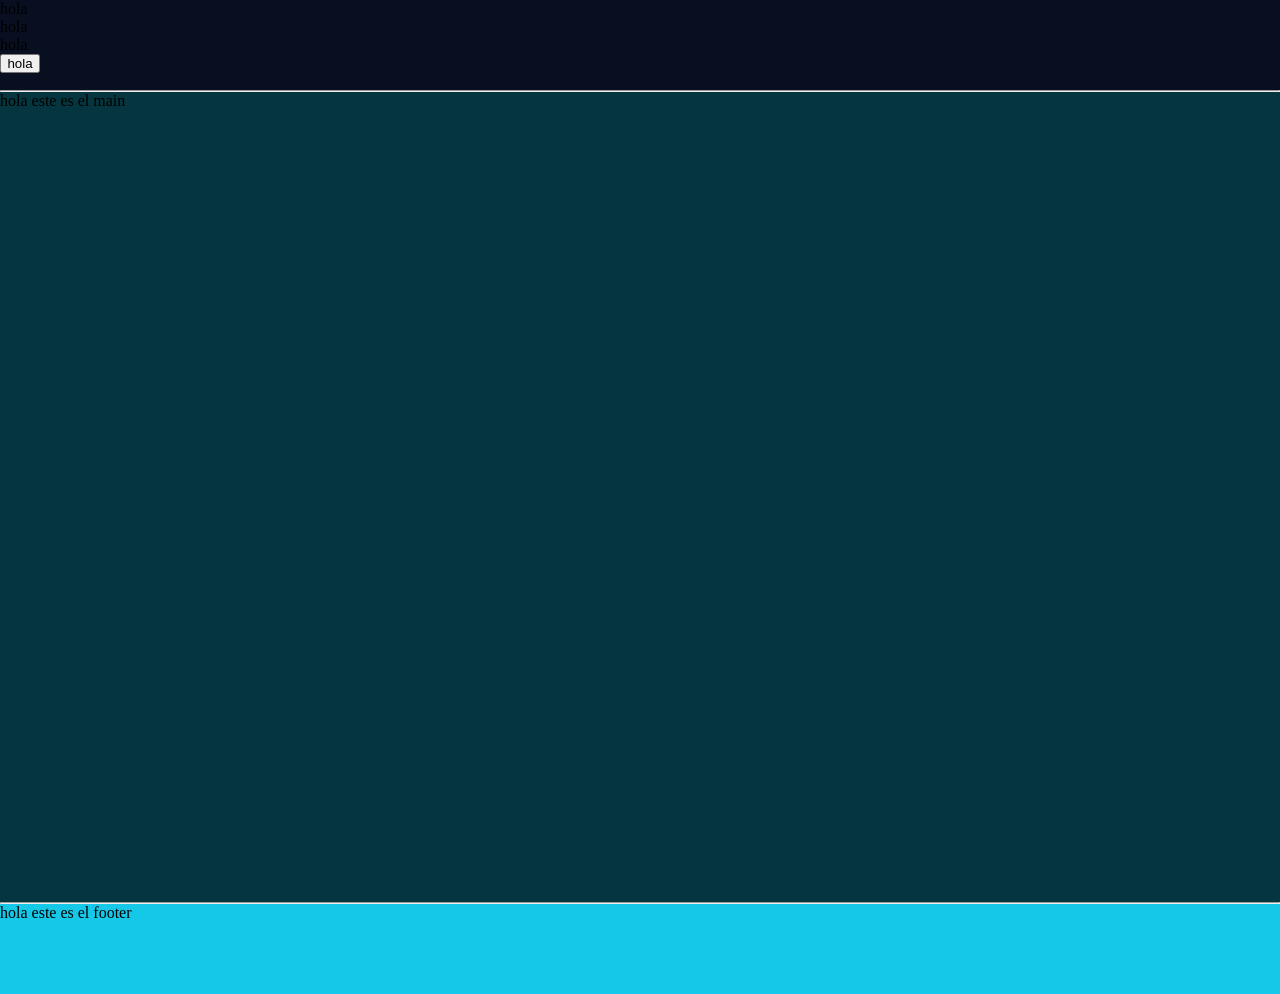
==== index.html @ 367c4d25 "header main y footer" ====
<!DOCTYPE html>
<html lang="en">
<head>
    <meta charset="UTF-8">
    <meta name="viewport" content="width=device-width, initial-scale=1.0">
    <link rel="stylesheet" href="/src/css/styles.css">
    <!-- key words for search engines -->
    <meta name="keywords" content="Cristian Albor, Cristian's portfolio, portafolio cristian albor, portafolio Cristian albor">
    <meta name="description" content="">
    <meta name="author" content="Cristian Albor">
    <link rel="shortcut icon" href="linkdelicono" type="image/x-icon">
    <title>Portfolio</title>

</head>
<!-- Semantica del proyecto -->
<body>

    <header>
      <nav>
        <ul>
          <li>hola</li>
          <li>hola</li>
          <li>hola</li>
        </ul>
        <button>hola</button>
      </nav>
    </header>

    <hr>

    <main>
      <p>hola este es el main</p>
    </main>

    <hr>

    <footer>
      <p>hola este es el footer</p>
    </footer>
</body>
</html>
---- src/css/styles.css ----
*{
    margin: 0;
    padding: 0;
    box-sizing: border-box;
}
body{
    display: flex;
    flex-flow:column;
    background-color: #070f21;
}
header{
    width: 100vw;
    height: 10vh;
}
button{
    width: 40px;
}
main{
    background-color: #05353e;
    width: 100vw;
    height: 90vh;
}
footer{
    background-color: #15c8e8;
    width: 100vw;
    height: 10vh;
}
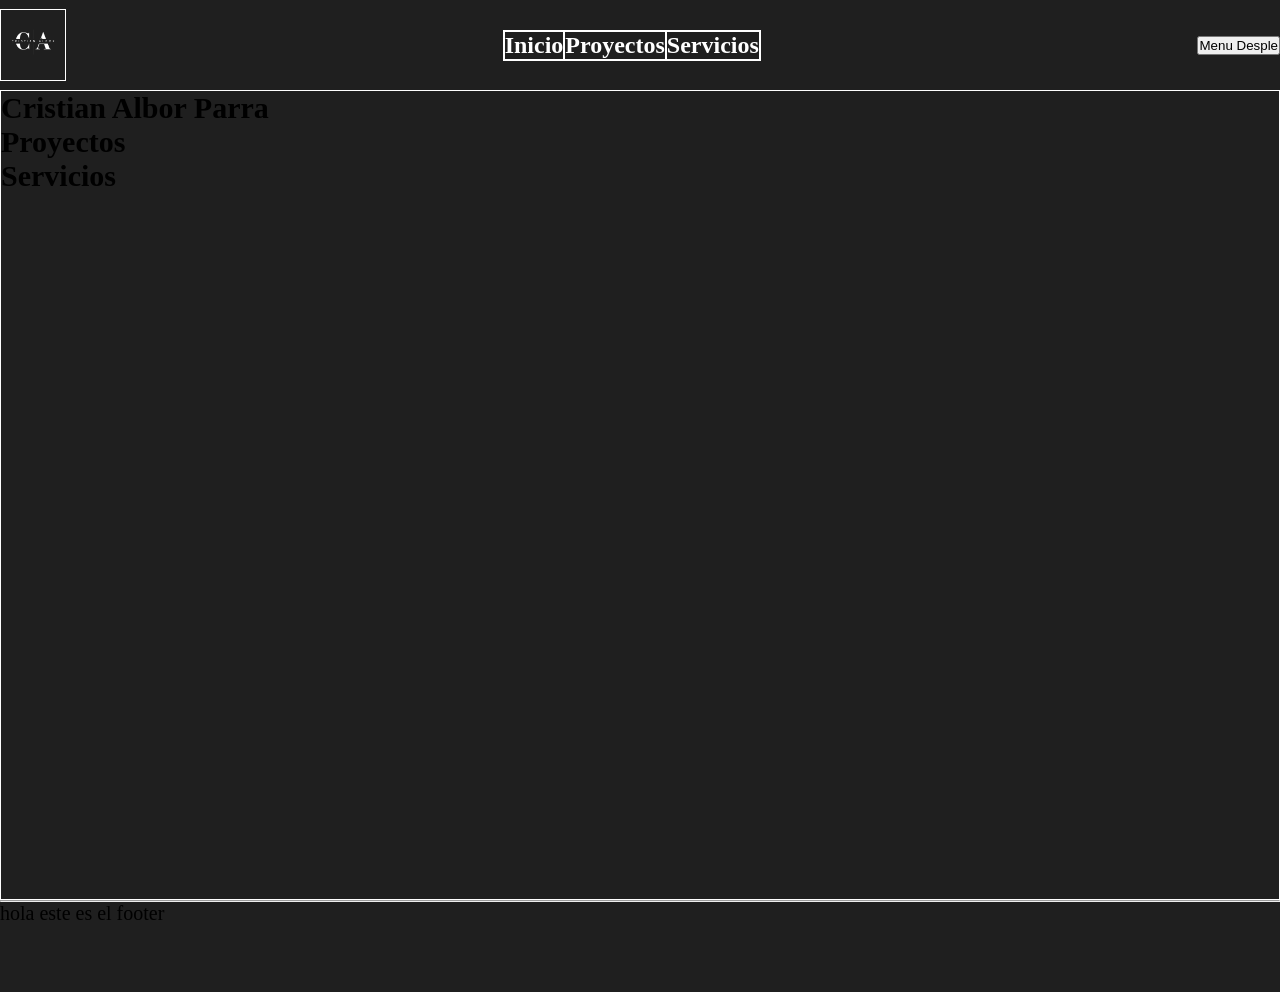
==== commit 5c91050b: "primera semana" ====
--- a/index.html
+++ b/index.html
@@ -1,41 +1,67 @@
 <!DOCTYPE html>
 <html lang="en">
+
 <head>
-    <meta charset="UTF-8">
-    <meta name="viewport" content="width=device-width, initial-scale=1.0">
-    <link rel="stylesheet" href="/src/css/styles.css">
-    <!-- key words for search engines -->
-    <meta name="keywords" content="Cristian Albor, Cristian's portfolio, portafolio cristian albor, portafolio Cristian albor">
-    <meta name="description" content="">
-    <meta name="author" content="Cristian Albor">
-    <link rel="shortcut icon" href="linkdelicono" type="image/x-icon">
-    <title>Portfolio</title>
+  <meta charset="UTF-8">
+  <meta name="viewport" content="width=device-width, initial-scale=1.0">
+  <link rel="stylesheet" href="/src/css/styles.css">
+  <!-- key words for search engines -->
+  <meta name="keywords"
+    content="Cristian Albor, Cristian's portfolio, portafolio cristian albor, portafolio Cristian albor">
+  <meta name="description" content="">
+  <meta name="author" content="Cristian Albor">
+  <link rel="shortcut icon" href="linkdelicono" type="image/x-icon">
+  <title>Portfolio</title>
 
 </head>
 <!-- Semantica del proyecto -->
+
 <body>
 
-    <header>
+  <header>
+    <div class="header-inner">
+
+      <a href="#inicio">
+        <img src="/public/img/whiteLogo.png" alt="Logo de CaapDev" class="logo">
+      </a>
+
       <nav>
-        <ul>
-          <li>hola</li>
-          <li>hola</li>
-          <li>hola</li>
-        </ul>
-        <button>hola</button>
+        <a href="#inicio" class="nav-link">Inicio</a>
+        <a href="#proyectos" class="nav-link">Proyectos</a>
+        <a href="#servicios" class="nav-link">Servicios</a>
+
       </nav>
-    </header>
 
-    <hr>
+      <button id="nav-toggle">
+        <span class="bar"></span>
+        <span class="bar"></span>
+        <span class="bar"></span>
+        Menu Desple
+      </button>
 
-    <main>
-      <p>hola este es el main</p>
-    </main>
+    </div>
 
-    <hr>
+  </header>
 
-    <footer>
-      <p>hola este es el footer</p>
-    </footer>
+
+  <main>
+    <section id="inicio">
+      <h1>Cristian Albor Parra</h1>
+      <!-- <p>Desarrollador web full stack con experiencia en la creación de aplicaciones web modernas y eficientes. Mi pasión por la tecnología y el desarrollo me ha llevado a especializarme en el desarrollo de aplicaciones web utilizando tecnologías como HTML, CSS, JavaScript, React, Node.js y bases de datos SQL y NoSQL. Me esfuerzo por crear soluciones innovadoras y de alta calidad que satisfagan las necesidades de los usuarios y superen sus expectativas.</p> -->
+    </section>
+    <section id="proyectos">
+      <h2>Proyectos</h2>
+    </section>
+    <section id="servicios">
+      <h2>Servicios</h2>
+    </section>
+  </main>
+
+  <hr>
+
+  <footer>
+    <p>hola este es el footer</p>
+  </footer>
 </body>
+
 </html>
--- a/src/css/styles.css
+++ b/src/css/styles.css
@@ -1,3 +1,5 @@
+/* box-shadow: 0 0 10px #fff, 0 0 20px #0ff, 0 0 30px #0ff;  */
+/* background: linear-gradient(130deg,#fff, #003300, #070f21 ); */
 *{
     margin: 0;
     padding: 0;
@@ -6,22 +8,82 @@
 body{
     display: flex;
     flex-flow:column;
-    background-color: #070f21;
+    background-color: #1f1f1f;
 }
+
+/* estilos del header */
 header{
     width: 100vw;
     height: 10vh;
 }
-button{
-    width: 40px;
+.header-inner{
+    width: 100%;
+    height: 100%;
+    display: flex;
+
 }
+.logo{
+    height: 4rem;
+    width: auto;
+}
+a{
+    text-decoration: none;
+    color: #fff;
+    font-size: 1.5rem;
+    font-weight: bold;
+}
+
 main{
-    background-color: #05353e;
     width: 100vw;
     height: 90vh;
+    
 }
 footer{
-    background-color: #15c8e8;
     width: 100vw;
     height: 10vh;
-}+}
+
+ /* Tablets */
+@media (min-width: 768px) {
+    body {
+        font-size: 16px;
+
+    }
+}
+
+/* Laptops  */
+@media (min-width: 992px) {
+    body {
+        font-size: 18px;
+
+    }
+}
+
+/* Escritorios grandes  */
+@media (min-width: 1200px) {
+    body {
+        font-size: 20px;
+
+    }
+    main{
+        border: 1px solid #ffffff;
+    }
+    .header-inner{
+        display: flex;
+        justify-content: space-between;
+        align-items: center;
+    }
+    a{
+        border: 1px solid #ffffff;
+    }
+    nav{
+        display: flex;
+        border: 1px solid #ffffff;
+    }
+}
+
+/* .bi{
+    border: 1px solid #ffffff;
+    fill: #0ae98a;
+
+} */
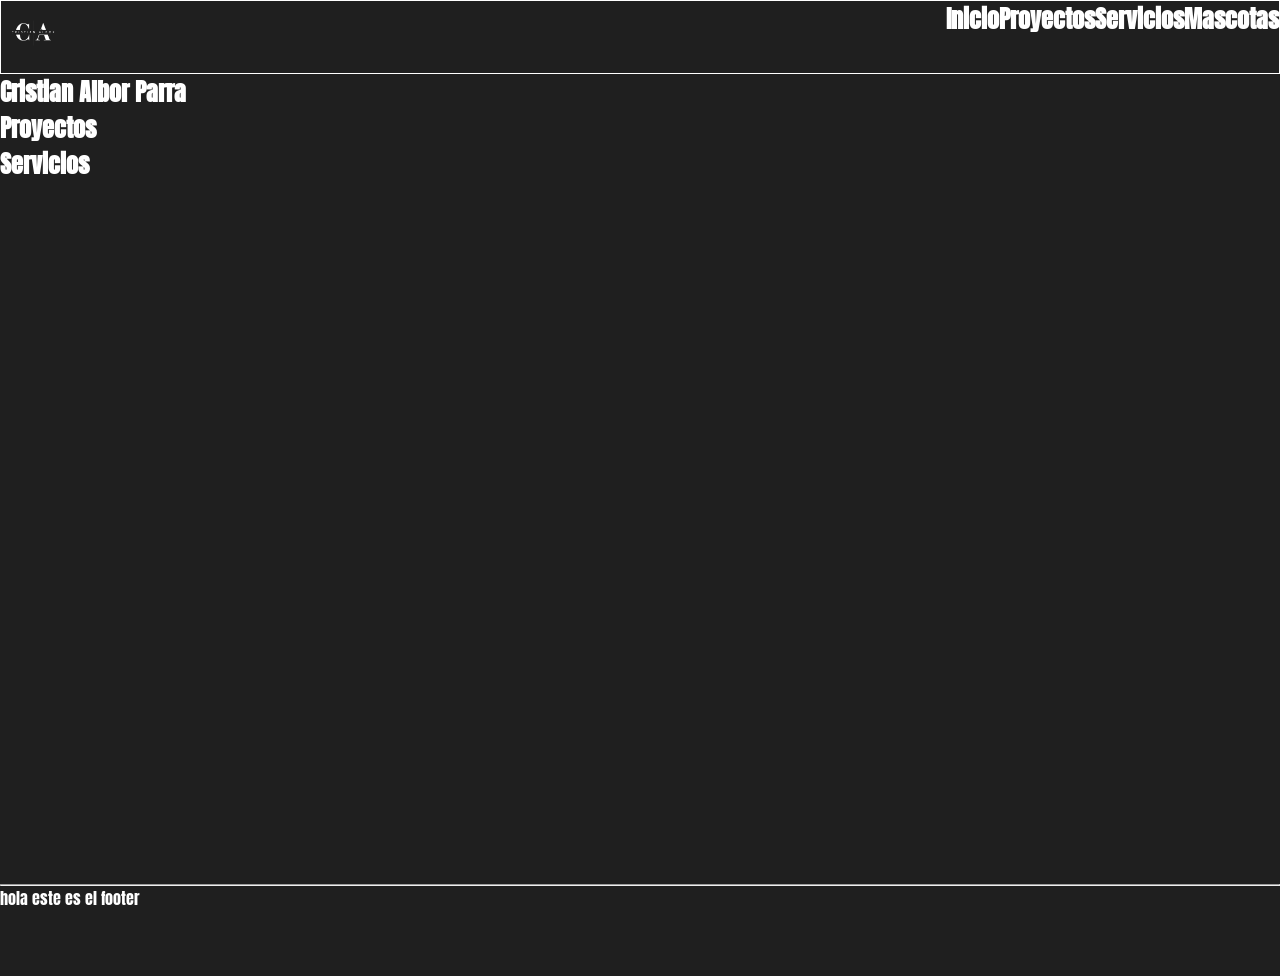
==== commit 25a1a719: "parte del header" ====
--- a/index.html
+++ b/index.html
@@ -4,42 +4,40 @@
 <head>
   <meta charset="UTF-8">
   <meta name="viewport" content="width=device-width, initial-scale=1.0">
-  <link rel="stylesheet" href="/src/css/styles.css">
   <!-- key words for search engines -->
   <meta name="keywords"
-    content="Cristian Albor, Cristian's portfolio, portafolio cristian albor, portafolio Cristian albor">
+  content="Cristian Albor, Cristian's portfolio, portafolio cristian albor, portafolio Cristian albor">
   <meta name="description" content="">
   <meta name="author" content="Cristian Albor">
   <link rel="shortcut icon" href="linkdelicono" type="image/x-icon">
   <title>Portfolio</title>
+  
+  <link rel="preconnect" href="https://fonts.googleapis.com">
+  <link rel="preconnect" href="https://fonts.gstatic.com" crossorigin>
+  <link href="https://fonts.googleapis.com/css2?family=Anton&display=swap" rel="stylesheet">
+  <link rel="stylesheet" href="/src/css/index.css">
 
 </head>
 <!-- Semantica del proyecto -->
 
 <body>
 
-  <header>
-    <div class="header-inner">
+  <header class="header">
 
       <a href="#inicio">
         <img src="/public/img/whiteLogo.png" alt="Logo de CaapDev" class="logo">
       </a>
 
-      <nav>
-        <a href="#inicio" class="nav-link">Inicio</a>
-        <a href="#proyectos" class="nav-link">Proyectos</a>
+      <nav id="nav-menu" >
+        <a href="#" class="nav-link">Inicio</a>
+        <a href="#proyects" class="nav-link">Proyectos</a>
         <a href="#servicios" class="nav-link">Servicios</a>
-
+        <a href="/src/views/pets.html" class="nav-link">Mascotas</a>
       </nav>
 
-      <button id="nav-toggle">
-        <span class="bar"></span>
-        <span class="bar"></span>
-        <span class="bar"></span>
-        Menu Desple
-      </button>
+      <button id="nav-toggle">≡</button>
 
-    </div>
+    
 
   </header>
 
@@ -62,6 +60,7 @@
   <footer>
     <p>hola este es el footer</p>
   </footer>
+  <script src="/src/js/script.js"></script>
 </body>
 
 </html>
--- a/src/css/index.css
+++ b/src/css/index.css
@@ -0,0 +1,97 @@
+/* box-shadow: 0 0 10px #fff, 0 0 20px #0ff, 0 0 30px #0ff;  */
+/* background: linear-gradient(130deg,#fff, #003300, #070f21 ); */
+@import url('/src/css/global.css');
+
+
+body {
+    display: flex;
+    flex-flow: column;
+    background-color: #1f1f1f;
+}
+
+/* estilos del header */
+header {
+    width: 100vw;
+    height: 10vh;
+    width: 100%;
+    height: 100%;
+    display: flex;
+    justify-content: space-between;
+    border: 1px solid #ffffff;
+}
+
+.logo {
+    height: 4rem;
+    width: auto;
+}
+
+
+main {
+    width: 100vw;
+    height: 90vh;
+    
+}
+
+footer {
+    width: 100vw;
+    height: 10vh;
+}
+
+/* Tablets */
+@media (min-width: 768px) {
+    #nav-toggle {
+        display: none;
+    }
+    #nav-menu {
+        display: flex;
+    }
+
+    #nav-menu.active {
+        display: none;
+        position: absolute;
+        top: 12vh;
+        right: 5vw;
+        display: flex;
+        flex-direction: column;
+    }
+}
+
+/* Laptops  */
+/* @media (min-width: 992px) {
+    body {
+        font-size: 18px;
+        
+    }
+} */
+
+/* Escritorios grandes  */
+/* @media (min-width: 1200px) {
+    body {
+        font-size: 20px;
+        
+    }
+    main{
+        border: 1px solid #ffffff;
+    }
+    .header{
+        display: flex;
+        justify-content: space-between;
+        align-items: center;
+    }
+    a{
+        border: 1px solid #ffffff;
+    }
+    nav{
+        display: flex;
+        border: 1px solid #ffffff;
+    }
+    #nav-toggle{
+        display: none;
+    }
+} */
+
+/* .bi{
+    border: 1px solid #ffffff;
+    fill: #0ae98a;
+
+} */
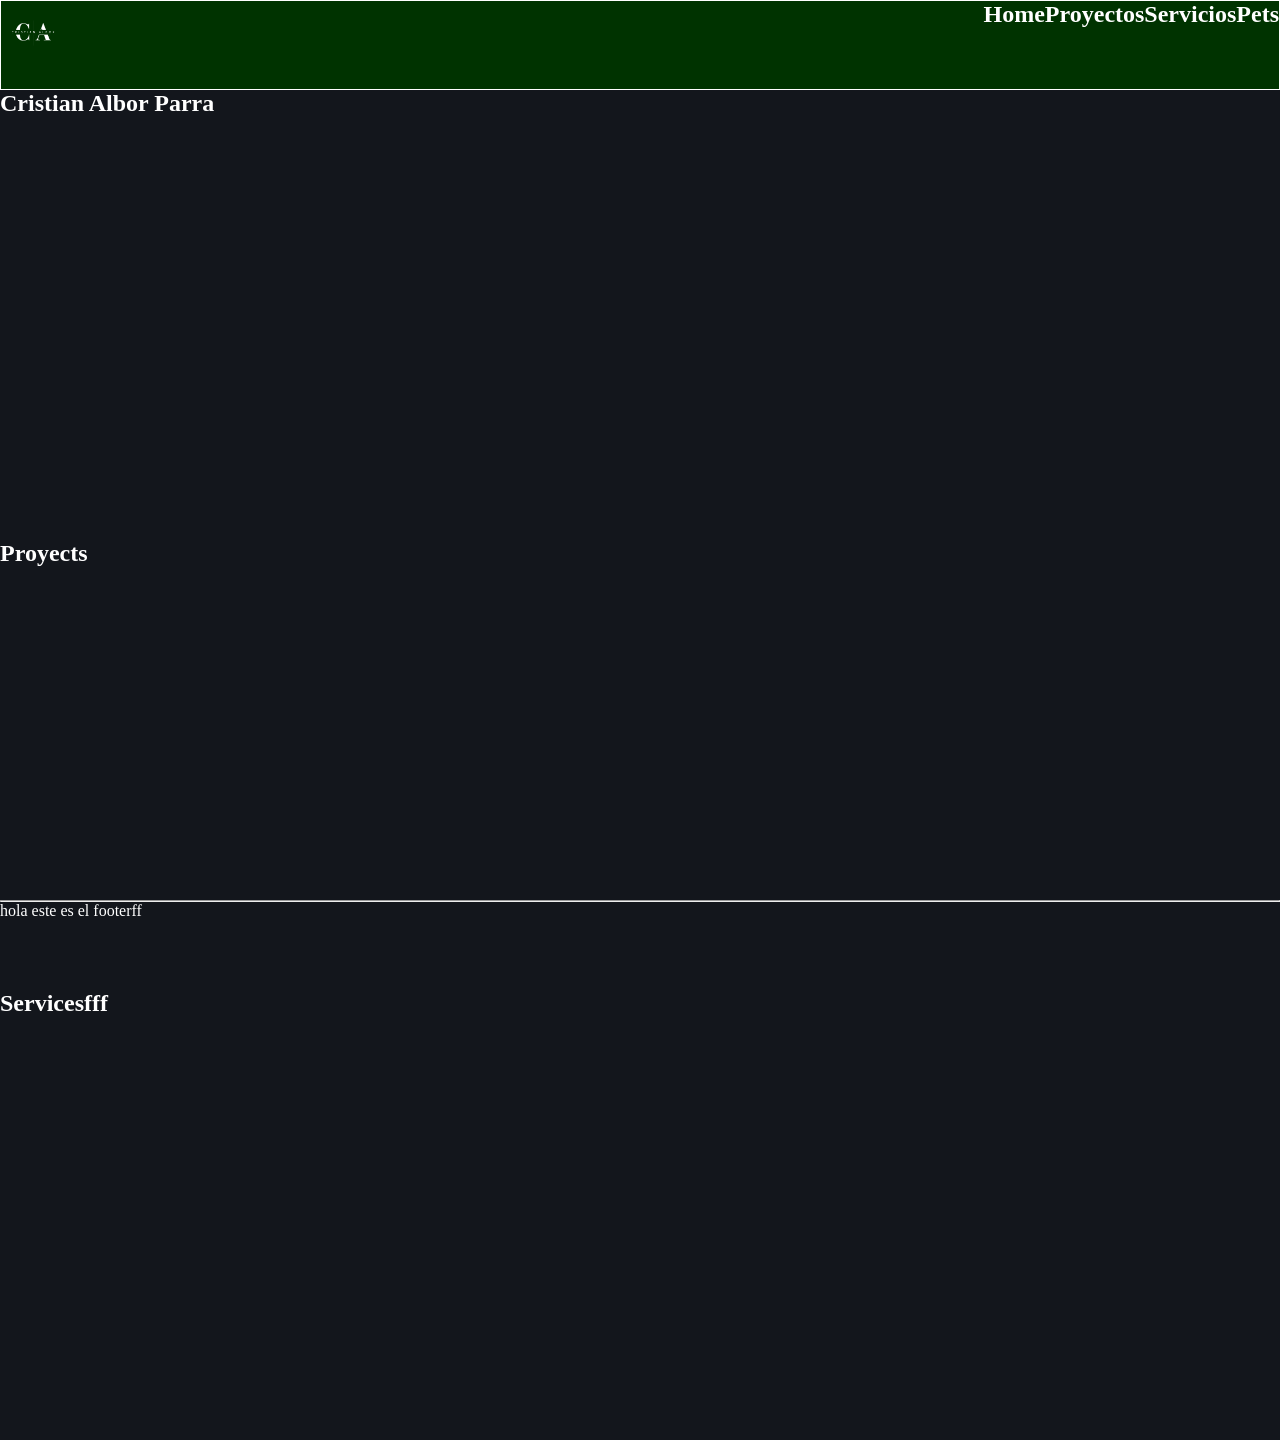
==== commit c75ef4c7: "header sticky" ====
--- a/index.html
+++ b/index.html
@@ -29,10 +29,10 @@
       </a>
 
       <nav id="nav-menu" >
-        <a href="#" class="nav-link">Inicio</a>
+        <a href="#" class="nav-link">Home</a>
         <a href="#proyects" class="nav-link">Proyectos</a>
-        <a href="#servicios" class="nav-link">Servicios</a>
-        <a href="/src/views/pets.html" class="nav-link">Mascotas</a>
+        <a href="#services" class="nav-link">Servicios</a>
+        <a href="/src/views/pets.html" class="nav-link">Pets</a>
       </nav>
 
       <button id="nav-toggle">≡</button>
@@ -47,18 +47,18 @@
       <h1>Cristian Albor Parra</h1>
       <!-- <p>Desarrollador web full stack con experiencia en la creación de aplicaciones web modernas y eficientes. Mi pasión por la tecnología y el desarrollo me ha llevado a especializarme en el desarrollo de aplicaciones web utilizando tecnologías como HTML, CSS, JavaScript, React, Node.js y bases de datos SQL y NoSQL. Me esfuerzo por crear soluciones innovadoras y de alta calidad que satisfagan las necesidades de los usuarios y superen sus expectativas.</p> -->
     </section>
-    <section id="proyectos">
-      <h2>Proyectos</h2>
+    <section id="proyects">
+      <h2>Proyects</h2>
     </section>
-    <section id="servicios">
-      <h2>Servicios</h2>
+    <section id="services">
+      <h2>Servicesfff</h2>
     </section>
   </main>
 
   <hr>
 
   <footer>
-    <p>hola este es el footer</p>
+    <p>hola este es el footerff</p>
   </footer>
   <script src="/src/js/script.js"></script>
 </body>
--- a/src/css/index.css
+++ b/src/css/index.css
@@ -1,29 +1,14 @@
+@import url('/src/css/global.css');
 /* box-shadow: 0 0 10px #fff, 0 0 20px #0ff, 0 0 30px #0ff;  */
 /* background: linear-gradient(130deg,#fff, #003300, #070f21 ); */
-@import url('/src/css/global.css');
 
 
 body {
     display: flex;
     flex-flow: column;
-    background-color: #1f1f1f;
 }
 
-/* estilos del header */
-header {
-    width: 100vw;
-    height: 10vh;
-    width: 100%;
-    height: 100%;
-    display: flex;
-    justify-content: space-between;
-    border: 1px solid #ffffff;
-}
 
-.logo {
-    height: 4rem;
-    width: auto;
-}
 
 
 main {
@@ -31,10 +16,11 @@
     height: 90vh;
     
 }
-
+section{
+    height: 50vh;
+}
 footer {
     width: 100vw;
-    height: 10vh;
 }
 
 /* Tablets */
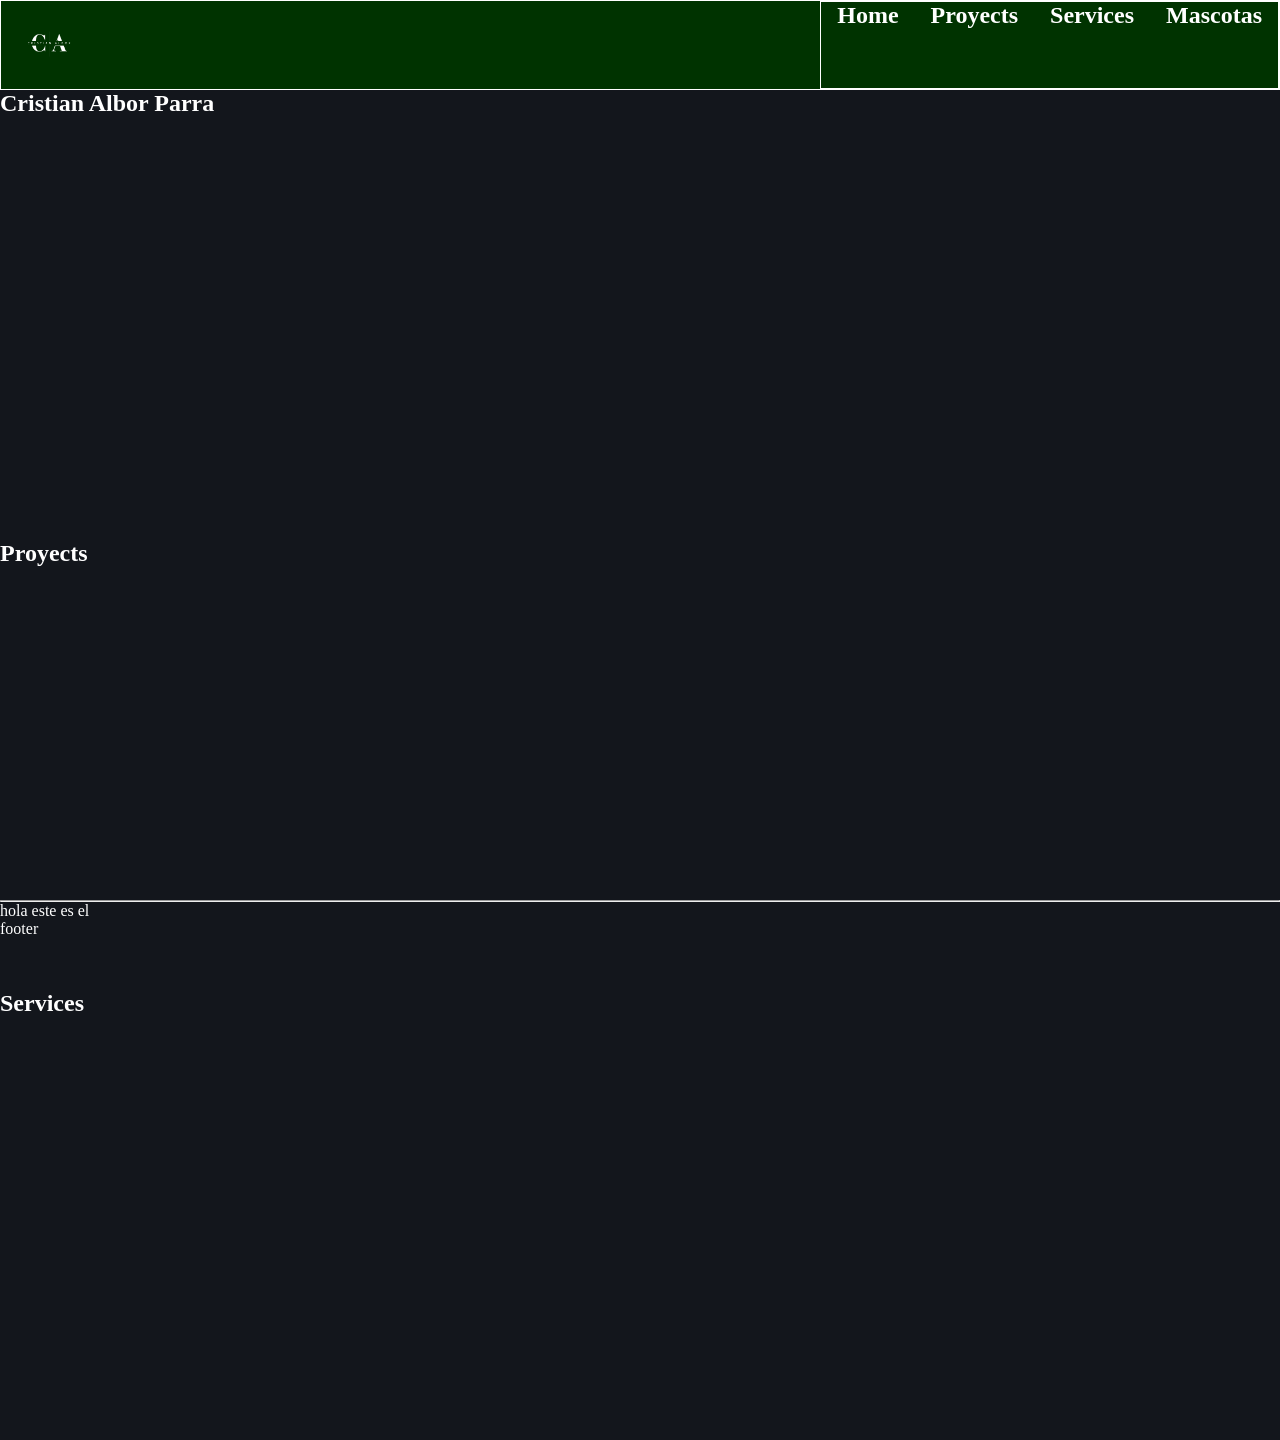
==== commit fdcec060: "header mobile devices done" ====
--- a/index.html
+++ b/index.html
@@ -6,12 +6,12 @@
   <meta name="viewport" content="width=device-width, initial-scale=1.0">
   <!-- key words for search engines -->
   <meta name="keywords"
-  content="Cristian Albor, Cristian's portfolio, portafolio cristian albor, portafolio Cristian albor">
+    content="Cristian Albor, Cristian's portfolio, portafolio cristian albor, portafolio Cristian albor">
   <meta name="description" content="">
   <meta name="author" content="Cristian Albor">
   <link rel="shortcut icon" href="linkdelicono" type="image/x-icon">
   <title>Portfolio</title>
-  
+
   <link rel="preconnect" href="https://fonts.googleapis.com">
   <link rel="preconnect" href="https://fonts.gstatic.com" crossorigin>
   <link href="https://fonts.googleapis.com/css2?family=Anton&display=swap" rel="stylesheet">
@@ -22,28 +22,28 @@
 
 <body>
 
-  <header class="header">
+  <header>
 
-      <a href="#inicio">
-        <img src="/public/img/whiteLogo.png" alt="Logo de CaapDev" class="logo">
-      </a>
+    <a href="#inicio">
+      <img src="/public/img/whiteLogo.png" alt="Logo de CaapDev" class="logo">
+    </a>
 
-      <nav id="nav-menu" >
-        <a href="#" class="nav-link">Home</a>
-        <a href="#proyects" class="nav-link">Proyectos</a>
-        <a href="#services" class="nav-link">Servicios</a>
-        <a href="/src/views/pets.html" class="nav-link">Pets</a>
-      </nav>
+    <nav id="nav-menu">
+      <a href="#" class="nav-link">Home</a>
+      <a href="#proyects" class="nav-link">Proyects</a>
+      <a href="#services" class="nav-link">Services</a>
+      <a href="/src/views/pets.html" class="nav-link">Mascotas</a>
+    </nav>
 
-      <button id="nav-toggle">≡</button>
+    <button id="nav-toggle">≡</button>
 
-    
+
 
   </header>
 
 
   <main>
-    <section id="inicio">
+    <section id="home">
       <h1>Cristian Albor Parra</h1>
       <!-- <p>Desarrollador web full stack con experiencia en la creación de aplicaciones web modernas y eficientes. Mi pasión por la tecnología y el desarrollo me ha llevado a especializarme en el desarrollo de aplicaciones web utilizando tecnologías como HTML, CSS, JavaScript, React, Node.js y bases de datos SQL y NoSQL. Me esfuerzo por crear soluciones innovadoras y de alta calidad que satisfagan las necesidades de los usuarios y superen sus expectativas.</p> -->
     </section>
@@ -51,14 +51,14 @@
       <h2>Proyects</h2>
     </section>
     <section id="services">
-      <h2>Servicesfff</h2>
+      <h2>Services</h2>
     </section>
   </main>
 
   <hr>
 
   <footer>
-    <p>hola este es el footerff</p>
+    <p>hola este es el footer</p>
   </footer>
   <script src="/src/js/script.js"></script>
 </body>
--- a/src/css/index.css
+++ b/src/css/index.css
@@ -20,27 +20,13 @@
     height: 50vh;
 }
 footer {
-    width: 100vw;
+    width: 10vw;
 }
 
 /* Tablets */
-@media (min-width: 768px) {
-    #nav-toggle {
-        display: none;
-    }
-    #nav-menu {
-        display: flex;
-    }
-
-    #nav-menu.active {
-        display: none;
-        position: absolute;
-        top: 12vh;
-        right: 5vw;
-        display: flex;
-        flex-direction: column;
-    }
-}
+/* @media (min-width: 768px) {
+    
+} */
 
 /* Laptops  */
 /* @media (min-width: 992px) {
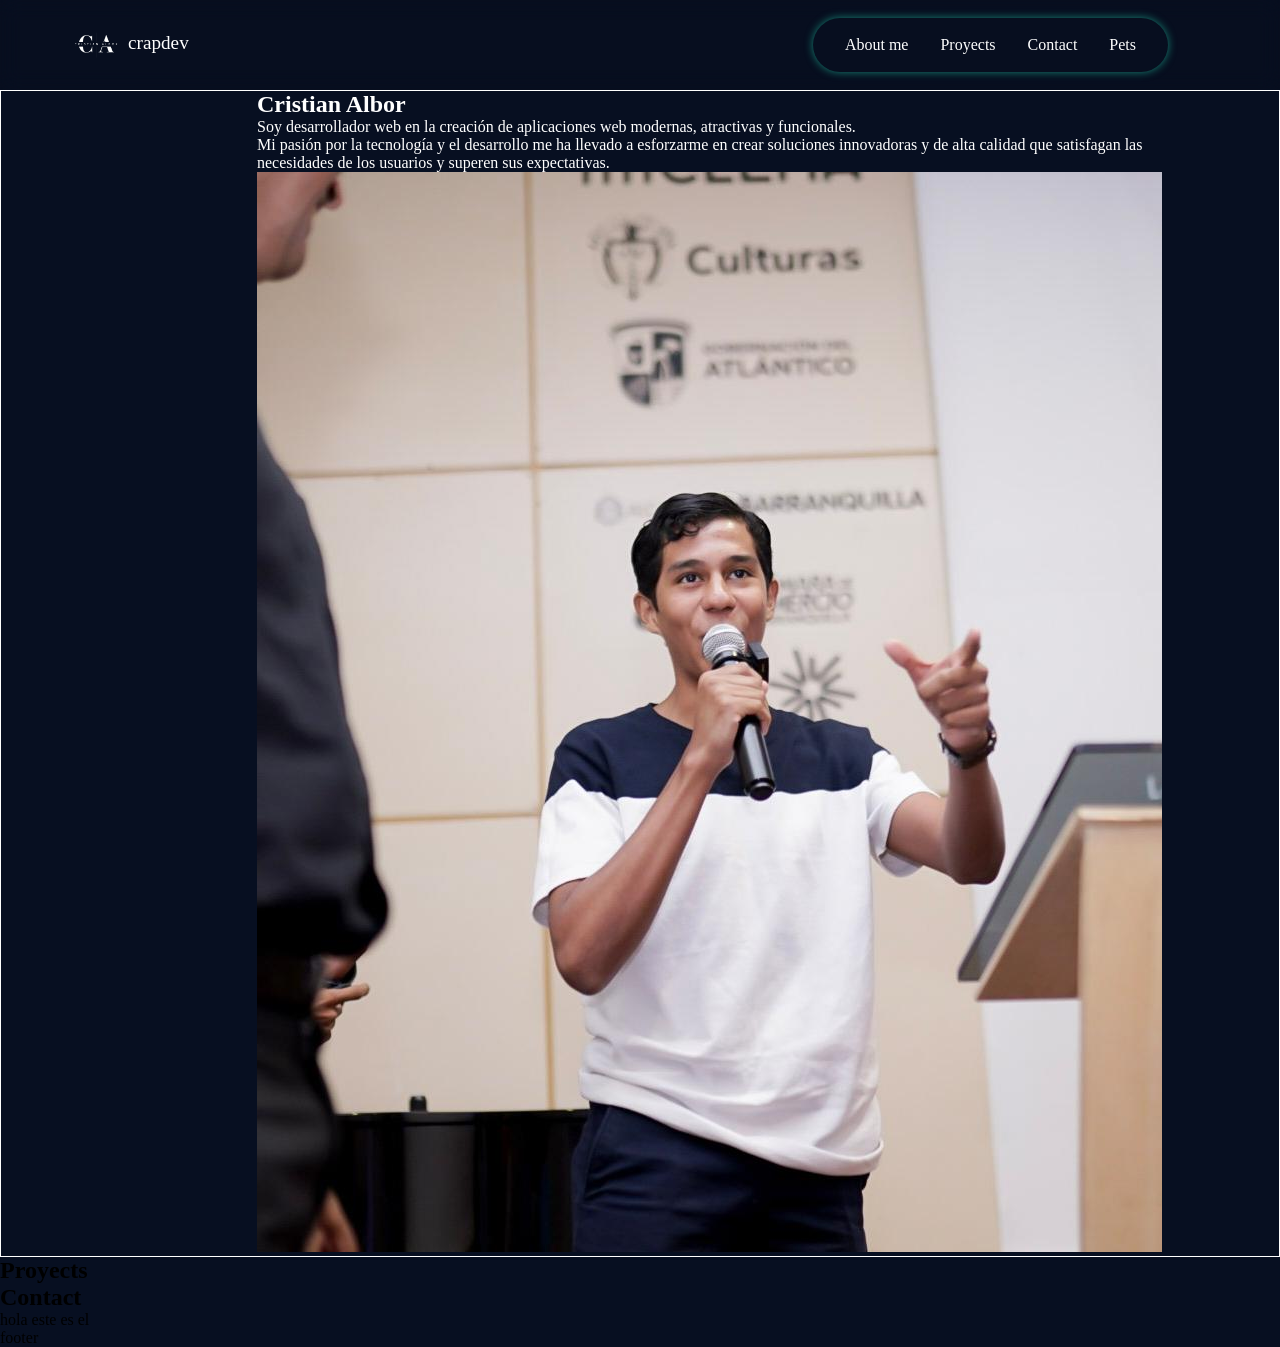
==== commit 0634cde8: "header done" ====
--- a/index.html
+++ b/index.html
@@ -1,5 +1,6 @@
 <!DOCTYPE html>
-<html lang="en">
+<html lang="es">
+<meta http-equiv="Content-Language" content="es">
 
 <head>
   <meta charset="UTF-8">
@@ -12,9 +13,8 @@
   <link rel="shortcut icon" href="linkdelicono" type="image/x-icon">
   <title>Portfolio</title>
 
-  <link rel="preconnect" href="https://fonts.googleapis.com">
-  <link rel="preconnect" href="https://fonts.gstatic.com" crossorigin>
-  <link href="https://fonts.googleapis.com/css2?family=Anton&display=swap" rel="stylesheet">
+  
+  
   <link rel="stylesheet" href="/src/css/index.css">
 
 </head>
@@ -24,15 +24,16 @@
 
   <header>
 
-    <a href="#inicio">
+    <a href="#inicio" class="brand">
       <img src="/public/img/whiteLogo.png" alt="Logo de CaapDev" class="logo">
+      <span>crapdev</span>
     </a>
 
     <nav id="nav-menu">
-      <a href="#" class="nav-link">Home</a>
-      <a href="#proyects" class="nav-link">Proyects</a>
-      <a href="#services" class="nav-link">Services</a>
-      <a href="/src/views/pets.html" class="nav-link">Mascotas</a>
+      <a href="#about-me" >About me</a>
+      <a href="#proyects" >Proyects</a>
+      <a href="#contact" >Contact</a>
+      <a href="/src/views/pets.html" >Pets</a>
     </nav>
 
     <button id="nav-toggle">≡</button>
@@ -43,19 +44,26 @@
 
 
   <main>
-    <section id="home">
-      <h1>Cristian Albor Parra</h1>
-      <!-- <p>Desarrollador web full stack con experiencia en la creación de aplicaciones web modernas y eficientes. Mi pasión por la tecnología y el desarrollo me ha llevado a especializarme en el desarrollo de aplicaciones web utilizando tecnologías como HTML, CSS, JavaScript, React, Node.js y bases de datos SQL y NoSQL. Me esfuerzo por crear soluciones innovadoras y de alta calidad que satisfagan las necesidades de los usuarios y superen sus expectativas.</p> -->
+    <section id="about-me">
+      <h1>Cristian Albor</h1>
+      <p>Soy desarrollador web en la creación de aplicaciones web modernas, atractivas y funcionales.
+        <br>
+        Mi pasión por la tecnología y el desarrollo me ha llevado a esforzarme en crear soluciones innovadoras y de alta calidad que satisfagan las necesidades de los usuarios y superen sus expectativas.</p>
+        <div class="photo-box">
+          <img src="/public/img/me.jpeg" alt="Cristian Albor's photo">
+        </div>
     </section>
+
     <section id="proyects">
       <h2>Proyects</h2>
     </section>
-    <section id="services">
-      <h2>Services</h2>
+
+    <section id="contact">
+      <h2>Contact</h2>
     </section>
+    
   </main>
 
-  <hr>
 
   <footer>
     <p>hola este es el footer</p>
--- a/src/css/index.css
+++ b/src/css/index.css
@@ -1,6 +1,9 @@
 @import url('/src/css/global.css');
 /* box-shadow: 0 0 10px #fff, 0 0 20px #0ff, 0 0 30px #0ff;  */
 /* background: linear-gradient(130deg,#fff, #003300, #070f21 ); */
+/* para los botones */
+/* background-image: linear-gradient(90deg, #22cfab, #0057a7); */
+/* ox-shadow: 0 0 10px #22cfab; */
 
 
 body {
@@ -9,15 +12,23 @@
 }
 
 
-
-
 main {
-    width: 100vw;
-    height: 90vh;
-    
+    display: block; 
 }
 section{
-    height: 50vh;
+    display: block;
+    unicode-bidi: isolate;
+}
+#about-me{
+    border: 1px solid #fff;
+    display: grid;
+    grid-template-columns: 1fr;
+    /* margin: 30vh 0; */
+    padding: 0 20vw 0 20vw;
+    color: var(--text-color);
+}
+h1{
+    font-size: 1.5rem;
 }
 footer {
     width: 10vw;
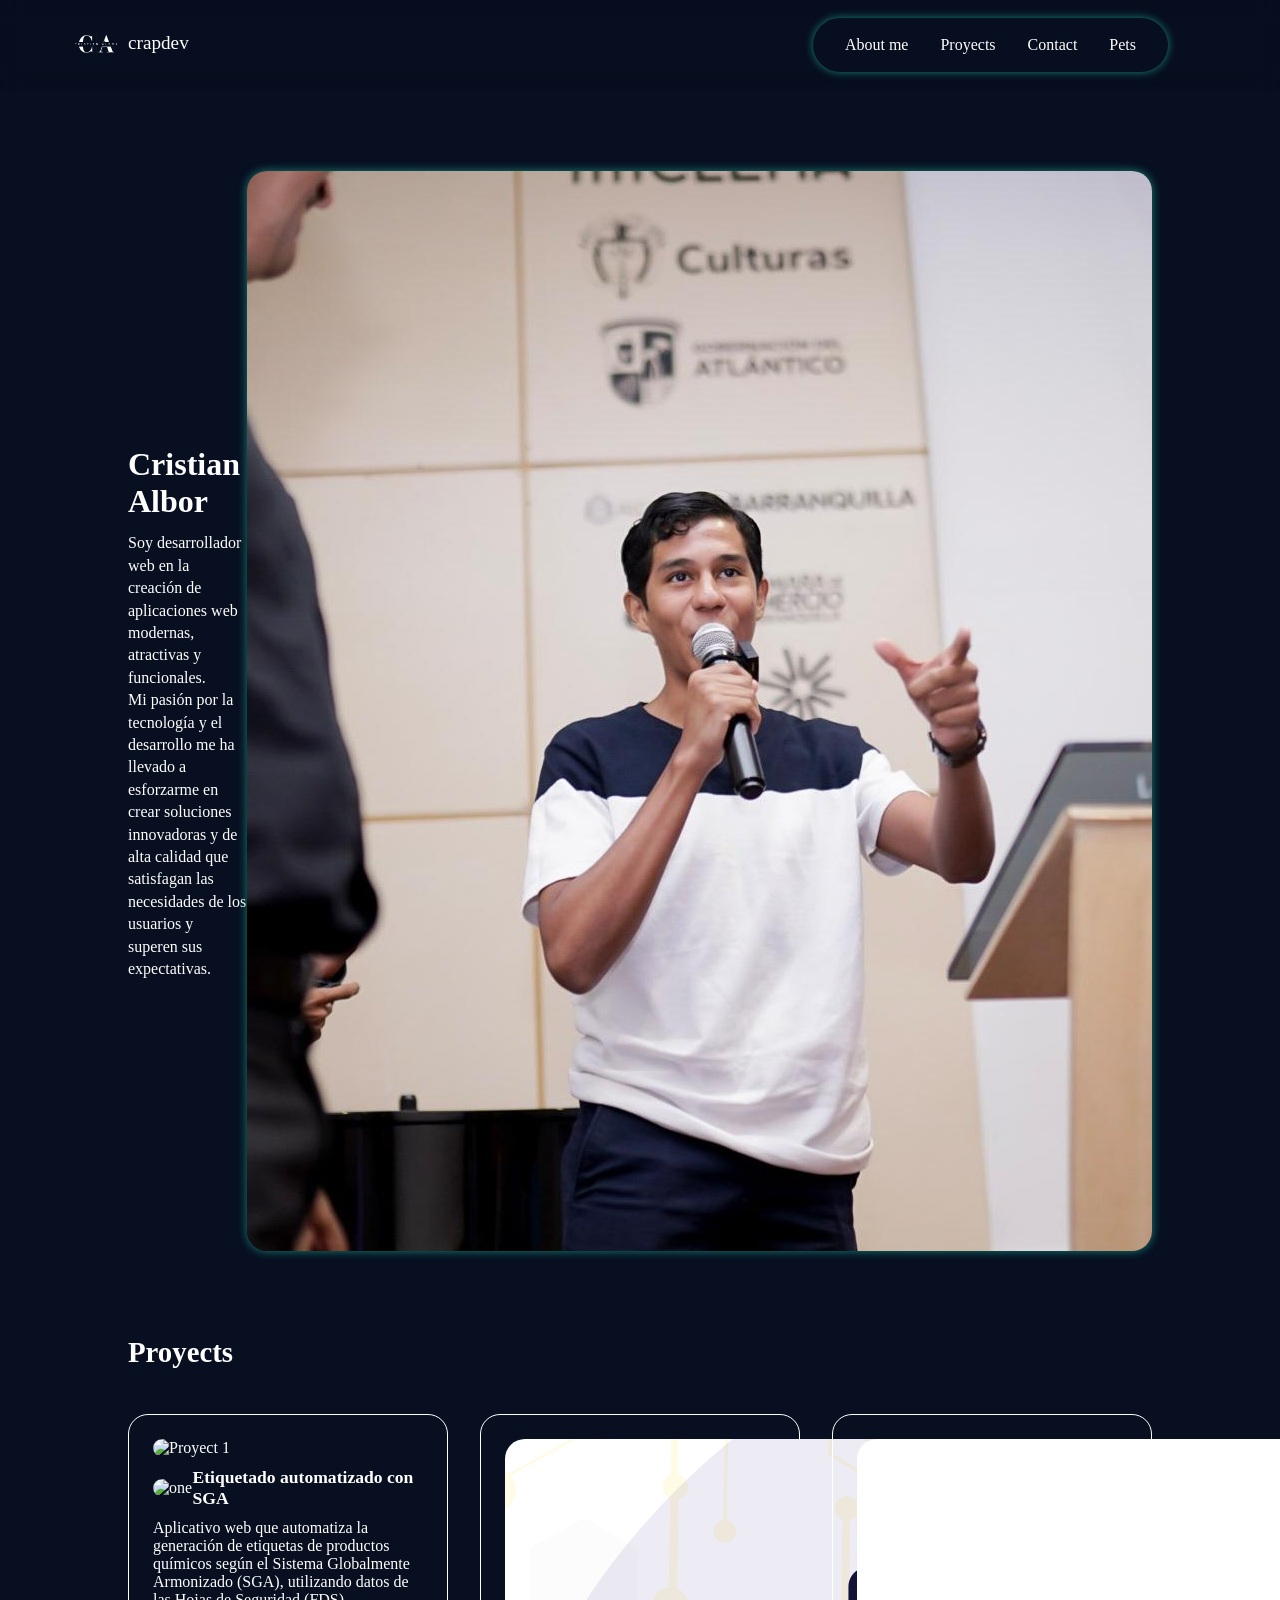
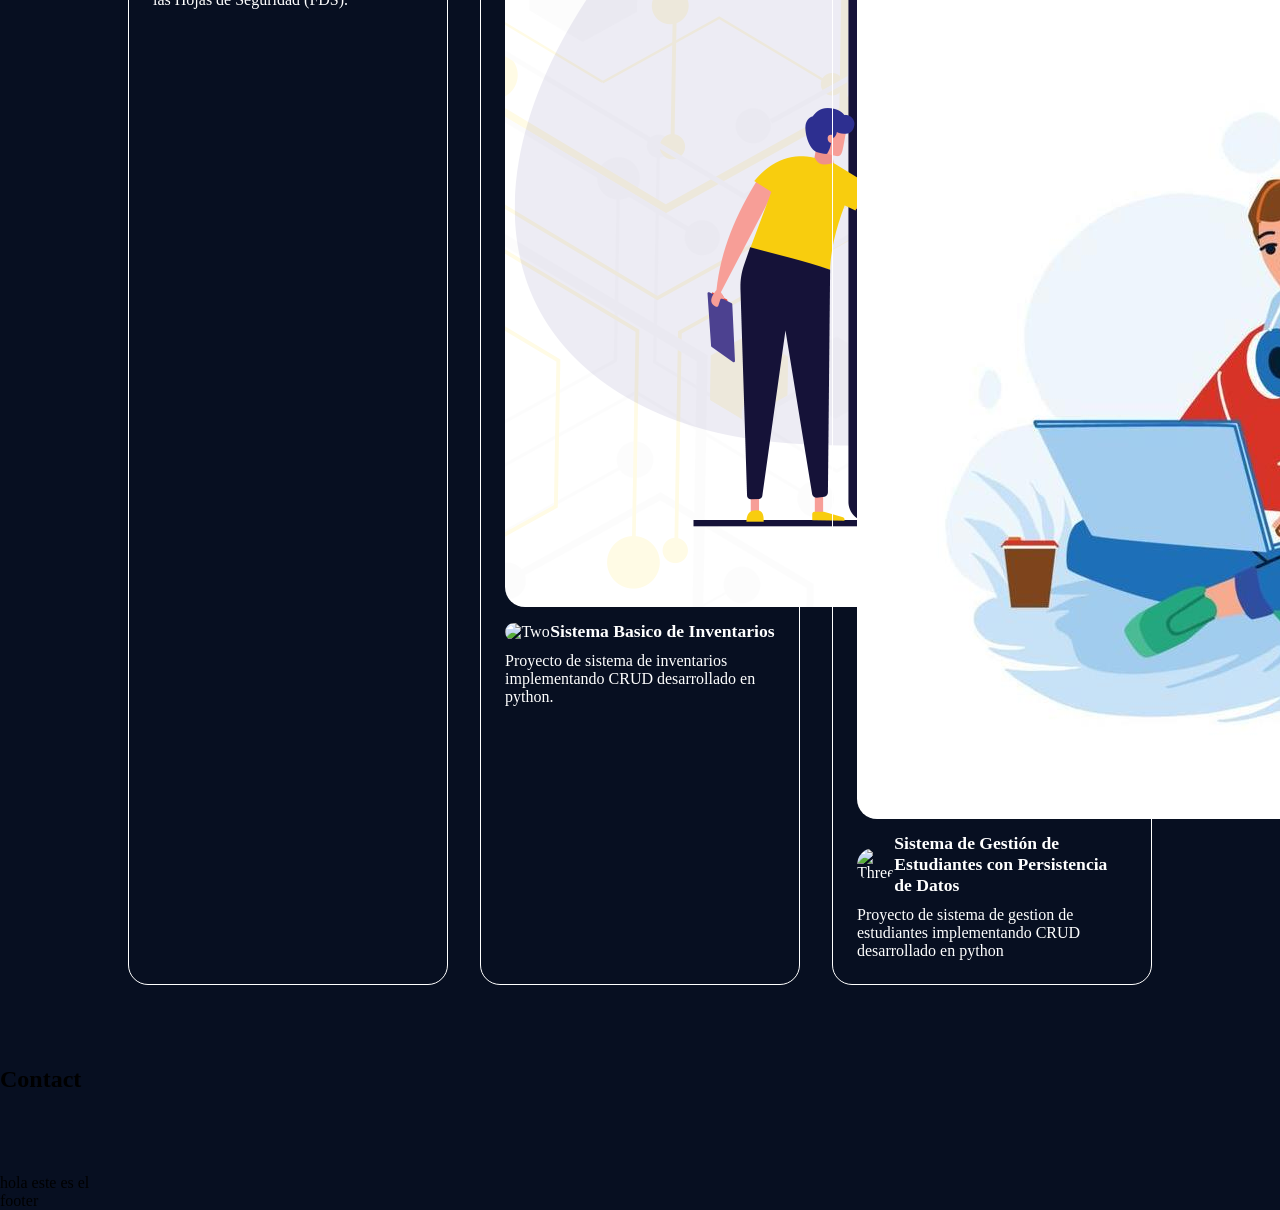
==== commit 96f1c803: "section 2" ====
--- a/index.html
+++ b/index.html
@@ -1,69 +1,119 @@
-<!DOCTYPE html>
+<!doctype html>
 <html lang="es">
-<meta http-equiv="Content-Language" content="es">
+<meta http-equiv="Content-Language" content="es" />
 
 <head>
-  <meta charset="UTF-8">
-  <meta name="viewport" content="width=device-width, initial-scale=1.0">
+  <meta charset="UTF-8" />
+  <meta name="viewport" content="width=device-width, initial-scale=1.0" />
   <!-- key words for search engines -->
   <meta name="keywords"
-    content="Cristian Albor, Cristian's portfolio, portafolio cristian albor, portafolio Cristian albor">
-  <meta name="description" content="">
-  <meta name="author" content="Cristian Albor">
-  <link rel="shortcut icon" href="linkdelicono" type="image/x-icon">
+    content="Cristian Albor, Cristian's portfolio, portafolio cristian albor, portafolio Cristian albor" />
+  <meta name="description" content="" />
+  <meta name="author" content="Cristian Albor" />
+  <link rel="shortcut icon" href="linkdelicono" type="image/x-icon" />
   <title>Portfolio</title>
 
-  
-  
-  <link rel="stylesheet" href="/src/css/index.css">
-
+  <link rel="stylesheet" href="/src/css/index.css" />
 </head>
 <!-- Semantica del proyecto -->
 
 <body>
-
   <header>
-
     <a href="#inicio" class="brand">
-      <img src="/public/img/whiteLogo.png" alt="Logo de CaapDev" class="logo">
+      <img src="/public/img/whiteLogo.png" alt="Logo de CaapDev" class="logo" />
       <span>crapdev</span>
     </a>
 
     <nav id="nav-menu">
-      <a href="#about-me" >About me</a>
-      <a href="#proyects" >Proyects</a>
-      <a href="#contact" >Contact</a>
-      <a href="/src/views/pets.html" >Pets</a>
+      <a href="#about-me">About me</a>
+      <a href="#proyects">Proyects</a>
+      <a href="#contact">Contact</a>
+      <a href="/src/views/pets.html">Pets</a>
     </nav>
 
     <button id="nav-toggle">≡</button>
-
-
-
   </header>
-
 
   <main>
     <section id="about-me">
-      <h1>Cristian Albor</h1>
-      <p>Soy desarrollador web en la creación de aplicaciones web modernas, atractivas y funcionales.
-        <br>
-        Mi pasión por la tecnología y el desarrollo me ha llevado a esforzarme en crear soluciones innovadoras y de alta calidad que satisfagan las necesidades de los usuarios y superen sus expectativas.</p>
-        <div class="photo-box">
-          <img src="/public/img/me.jpeg" alt="Cristian Albor's photo">
-        </div>
+      <div class="text-container">
+        <h1>Cristian Albor</h1>
+        <p>
+          Soy desarrollador web en la creación de aplicaciones web modernas,
+          atractivas y funcionales.
+          <br />
+          Mi pasión por la tecnología y el desarrollo me ha llevado a
+          esforzarme en crear soluciones innovadoras y de alta calidad que
+          satisfagan las necesidades de los usuarios y superen sus
+          expectativas.
+        </p>
+      </div>
+
+      <div class="photo-container">
+        <img src="/public/img/me.jpeg" alt="Cristian Albor's photo" />
+      </div>
     </section>
 
     <section id="proyects">
       <h2>Proyects</h2>
+
+      <div class="proyects-container">
+        <!-- First proyect -->
+        <a href="https://github.com/crapdev/Proyecto.git" class="proyect-container" target="_blank">
+          <img src="/public/img/proyect1.jpeg" alt="Proyect 1" />
+
+          <div class="card-content">
+            <div>
+              <img src="https://cdn.prod.website-files.com/687f5518f421b6ae912e5bfb/69402dc3b8c132e6d8649c18_card-number_1.svg" alt="one">
+              <h3>Etiquetado automatizado con SGA</h3>
+            </div>
+            <p>
+              Aplicativo web que automatiza la generación de etiquetas de productos químicos
+              según el Sistema Globalmente Armonizado (SGA), utilizando datos de las Hojas 
+              de Seguridad (FDS).
+            </p>
+          </div>
+          
+          
+        </a>
+        <!-- Second Proyect -->
+        <a href="https://github.com/crapdev/Proyecto.git" class="proyect-container" target="_blank">
+          <img src="/public/img/proyect2.webp" alt="Proyect 2" />
+
+          <div class="card-content">
+            <div>
+              <img src="https://cdn.prod.website-files.com/687f5518f421b6ae912e5bfb/69402dc36816bfef7cfeade2_card-number_2.svg" alt="Two">
+              <h3>Sistema Basico de Inventarios</h3>
+            </div>
+            <p>
+              Proyecto de sistema de inventarios implementando CRUD
+              desarrollado en python.
+            </p>
+          </div>
+        </a>
+        <!-- Third Proyect -->
+        <a href="https://github.com/crapdev/Proyecto.git" class="proyect-container" target="_blank">
+            <img src="/public/img/proyect3.jpg" alt="Proyect 3" />
+
+            <div class="card-content">
+              <div>
+                <img src="https://cdn.prod.website-files.com/687f5518f421b6ae912e5bfb/69402dc432c4b9d1d667b88a_card-number_3.svg" alt="Three">
+                <h3>Sistema de Gestión de Estudiantes con Persistencia de Datos</h3>
+              </div>
+              <p>
+                Proyecto de sistema de gestion de estudiantes implementando
+                CRUD desarrollado en python
+              </p>
+            </div>
+        </a>
+
+      </div>
     </section>
 
     <section id="contact">
       <h2>Contact</h2>
     </section>
-    
   </main>
-
 
   <footer>
     <p>hola este es el footer</p>
--- a/src/css/index.css
+++ b/src/css/index.css
@@ -18,26 +18,97 @@
 section{
     display: block;
     unicode-bidi: isolate;
+    margin: 9vh 0;
+    height: auto;
 }
-#about-me{
-    border: 1px solid #fff;
+
+/* first section */
+#about-me{  
     display: grid;
     grid-template-columns: 1fr;
-    /* margin: 30vh 0; */
-    padding: 0 20vw 0 20vw;
+    justify-items: center;
+    padding: 0 10vw;
+    color: var(--text-color);
+    row-gap: 2rem;
+}
+.text-container{
+    display: inherit;
+    row-gap: 0.8rem;
+    
+}
+h1{
+    font-size: 2rem;
+}
+.text-container p{
+    line-height: 1.4rem;
+}
+.photo-container img{
+    border-radius: 10px;
+    box-shadow: 0 0 10px #22cfab99;
+    border-radius: 20px;
+}
+
+/* second section */
+#proyects{
+    display: block;
+    padding: 0 10vw;
     color: var(--text-color);
 }
-h1{
-    font-size: 1.5rem;
+#proyects h2{
+    font-size: 1.8rem;
+    
 }
+.proyects-container{
+    margin-top: 5vh;
+}
+.proyects-container{
+    display: grid;
+    grid-template-columns: repeat(auto-fit, minmax(300px, 1fr));
+    gap: 2rem;
+    justify-content: center;
+}
+/* styles for each proyect */
+.proyect-container {
+    text-decoration: none;
+    color: var(--text-color);
+    border: 1px solid #fff;
+    border-radius: 20px;
+    padding: 1.5rem;
+}
+.card-content div{
+    display: flex;
+    align-items: center;
+    justify-content: center;
+    margin-top: 10px;
+}
+.card-content div img{
+    width: 2.8rem;
+}
+.card-content h3{
+    font-size: 1.1rem;
+}
+
+.card-content p{
+    margin-top: 10px;
+    font-size: 1rem;
+}
+
+.proyect-container img{
+    border-radius: 20px;
+}
+
+/* footer's styles */
 footer {
     width: 10vw;
 }
-
 /* Tablets */
-/* @media (min-width: 768px) {
-    
-} */
+@media (min-width: 768px) {
+    #about-me{
+        grid-template-columns: 1fr 1fr;
+        align-items: center;
+        justify-items: center;
+    }
+}
 
 /* Laptops  */
 /* @media (min-width: 992px) {
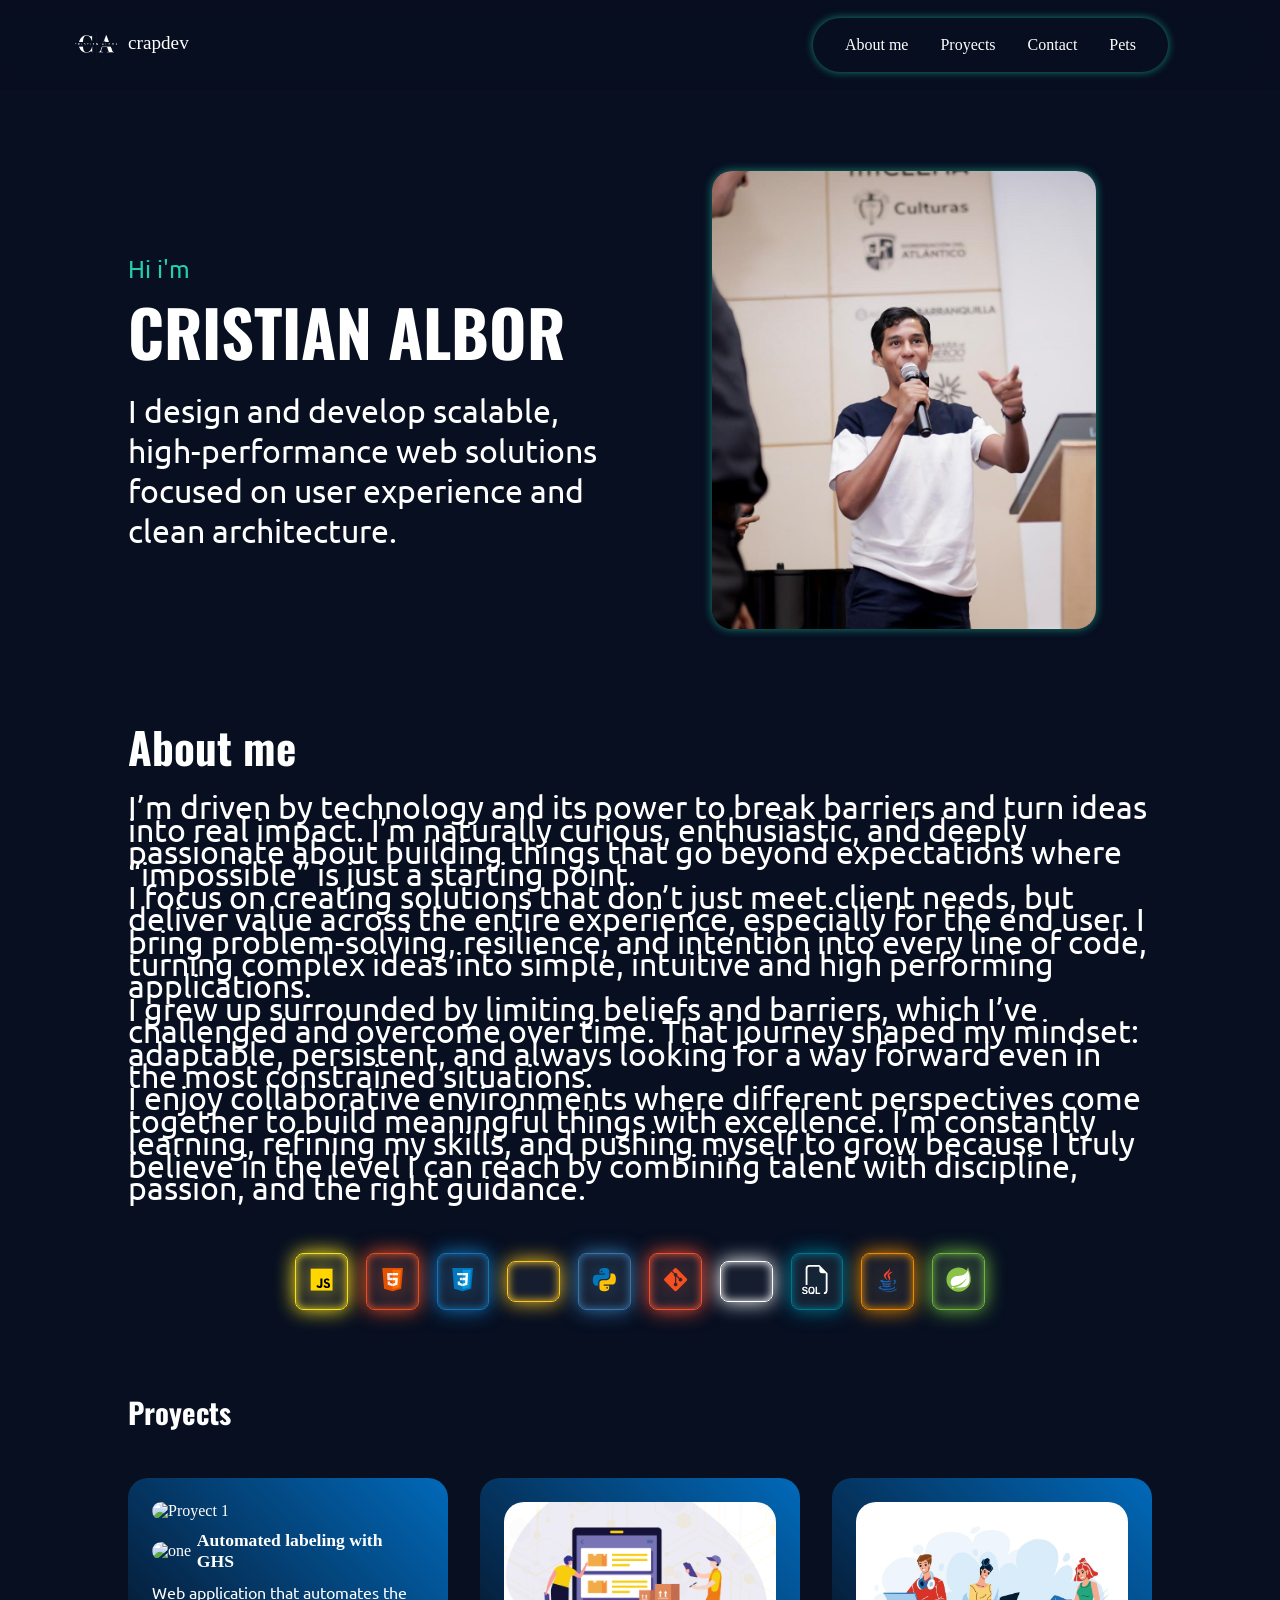
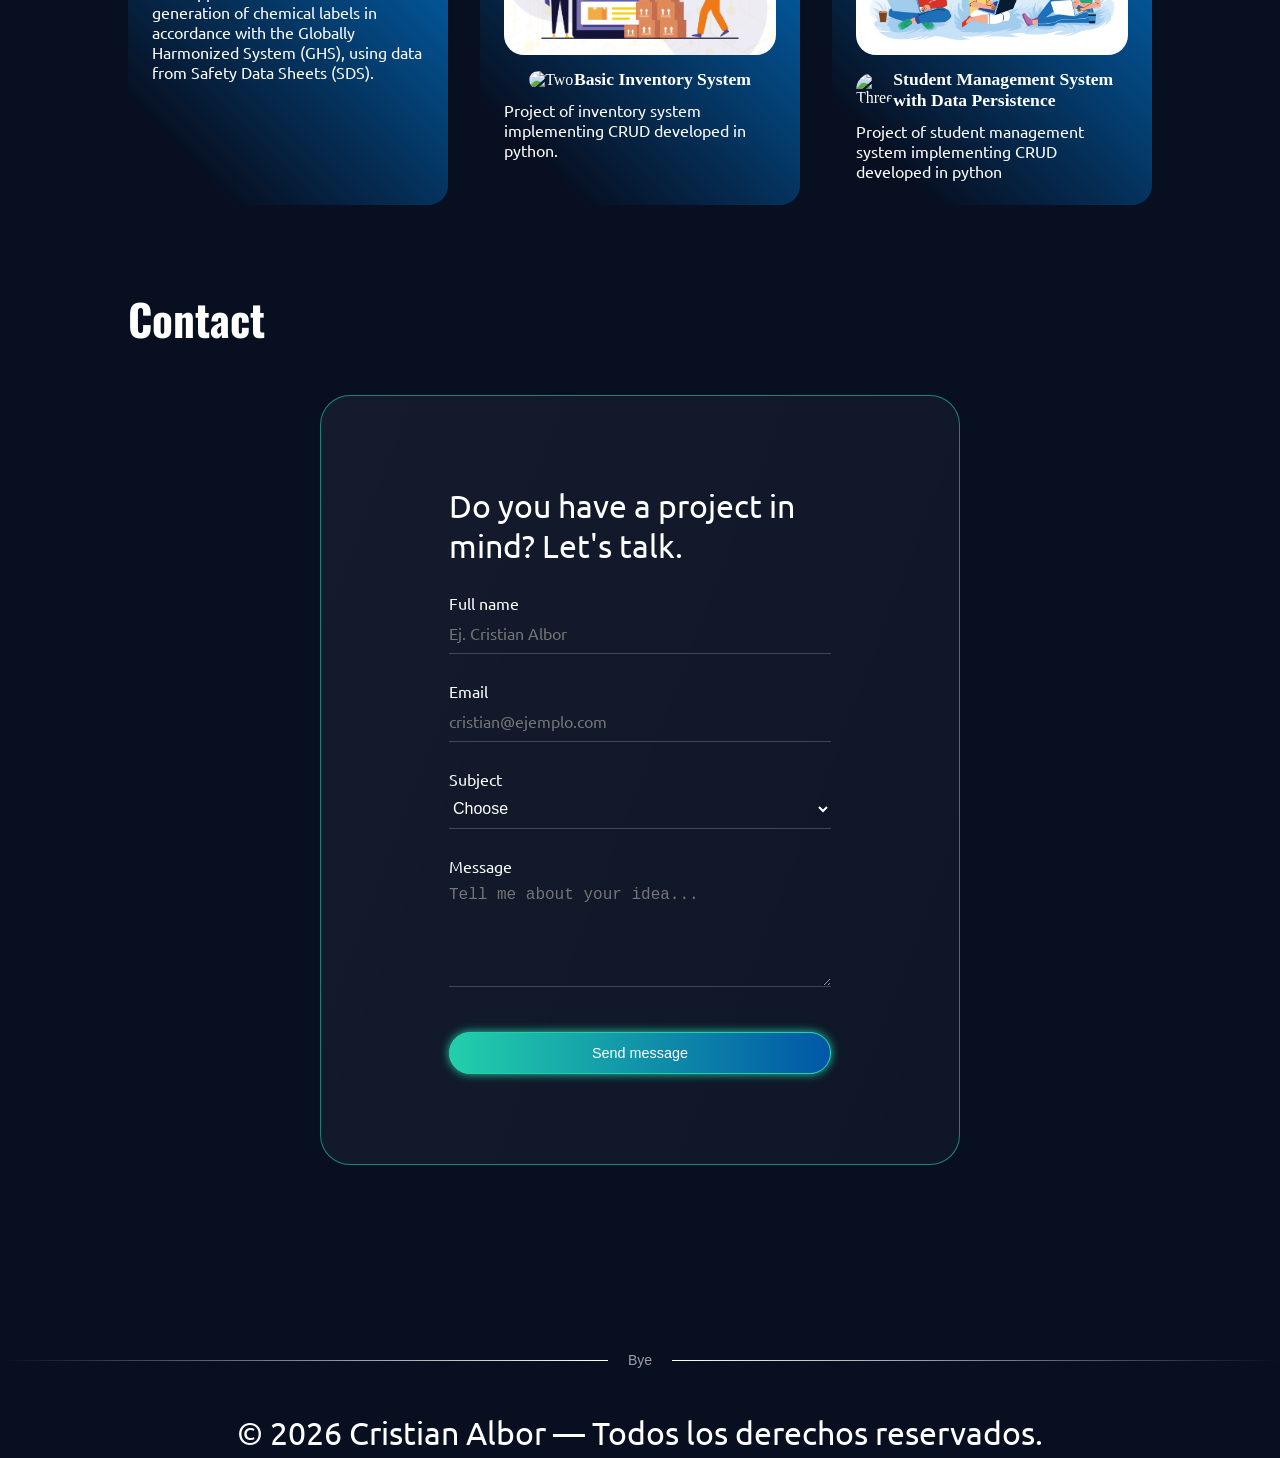
==== commit 7d1f0dd7: "refactor: responsivity in desktops" ====
--- a/index.html
+++ b/index.html
@@ -12,14 +12,16 @@
   <meta name="author" content="Cristian Albor" />
   <link rel="shortcut icon" href="linkdelicono" type="image/x-icon" />
   <title>Portfolio</title>
-
+  <link rel="preconnect" href="https://fonts.googleapis.com">
+  <link rel="preconnect" href="https://fonts.gstatic.com" crossorigin>
+  <link href="https://fonts.googleapis.com/css2?family=Oswald:wght@600&family=Ubuntu:ital,wght@0,300;0,400;0,500;0,700;1,300;1,400;1,500;1,700&display=swap" rel="stylesheet">
   <link rel="stylesheet" href="/src/css/index.css" />
 </head>
 <!-- Semantica del proyecto -->
 
 <body>
   <header>
-    <a href="#inicio" class="brand">
+    <a href="#" class="brand">
       <img src="/public/img/whiteLogo.png" alt="Logo de CaapDev" class="logo" />
       <span>crapdev</span>
     </a>
@@ -35,17 +37,13 @@
   </header>
 
   <main>
-    <section id="about-me">
+    <!-- section one -->
+    <section id="welcome">
       <div class="text-container">
-        <h1>Cristian Albor</h1>
+        <p>Hi i'm</p>
+        <h1>CRISTIAN ALBOR</h1>
         <p>
-          Soy desarrollador web en la creación de aplicaciones web modernas,
-          atractivas y funcionales.
-          <br />
-          Mi pasión por la tecnología y el desarrollo me ha llevado a
-          esforzarme en crear soluciones innovadoras y de alta calidad que
-          satisfagan las necesidades de los usuarios y superen sus
-          expectativas.
+          I design and develop scalable, high-performance web solutions focused on user experience and clean architecture.
         </p>
       </div>
 
@@ -54,6 +52,93 @@
       </div>
     </section>
 
+  
+    <!-- section two -->
+    <section id="about-me">
+      <h2>About me</h2>
+      <p>
+        I’m driven by technology and its power to break barriers and turn ideas into real impact. I’m naturally curious, enthusiastic, and passionate about building things that go beyond expectations.
+        I focus on creating solutions that deliver real value especially for the end user by turning complex ideas into simple, intuitive and high-performing applications.
+        I’m constantly learning, growing, and pushing myself to build meaningful things.
+      </p>
+      <p>
+        I’m driven by technology and its power to break barriers and turn ideas into real impact. I’m naturally curious, enthusiastic, and deeply passionate about building things that go beyond expectations where “impossible” is just a starting point.
+        <br>
+        I focus on creating solutions that don’t just meet client needs, but deliver value across the entire experience, especially for the end user. I bring problem-solving, resilience, and intention into every line of code, turning complex ideas into simple, intuitive and high performing applications.
+        <br>
+        I grew up surrounded by limiting beliefs and barriers, which I’ve challenged and overcome over time. That journey shaped my mindset: adaptable, persistent, and always looking for a way forward even in the most constrained situations.
+        <br>
+        I enjoy collaborative environments where different perspectives come together to build meaningful things with excellence. I’m constantly learning, refining my skills, and pushing myself to grow because I truly believe in the level I can reach by combining talent with discipline, passion, and the right guidance.
+      </p>
+      <div class="stack">
+        <div style="--glow-color: #F7DF1E;">
+          <svg xmlns="http://www.w3.org/2000/svg" x="0px" y="0px" width="100" height="100" viewBox="0 0 48 48">
+            <path fill="#ffd600" d="M6,42V6h36v36H6z"></path><path fill="#000001" d="M29.538 32.947c.692 1.124 1.444 2.201 3.037 2.201 1.338 0 2.04-.665 2.04-1.585 0-1.101-.726-1.492-2.198-2.133l-.807-.344c-2.329-.988-3.878-2.226-3.878-4.841 0-2.41 1.845-4.244 4.728-4.244 2.053 0 3.528.711 4.592 2.573l-2.514 1.607c-.553-.988-1.151-1.377-2.078-1.377-.946 0-1.545.597-1.545 1.377 0 .964.6 1.354 1.985 1.951l.807.344C36.452 29.645 38 30.839 38 33.523 38 36.415 35.716 38 32.65 38c-2.999 0-4.702-1.505-5.65-3.368L29.538 32.947zM17.952 33.029c.506.906 1.275 1.603 2.381 1.603 1.058 0 1.667-.418 1.667-2.043V22h3.333v11.101c0 3.367-1.953 4.899-4.805 4.899-2.577 0-4.437-1.746-5.195-3.368L17.952 33.029z"></path>
+          </svg>
+        </div>
+
+        <div style="--glow-color: #E34F26;">
+          <svg xmlns="http://www.w3.org/2000/svg" x="0px" y="0px" width="100" height="100" viewBox="0 0 48 48">
+            <path fill="#E65100" d="M41,5H7l3,34l14,4l14-4L41,5L41,5z"></path><path fill="#FF6D00" d="M24 8L24 39.9 35.2 36.7 37.7 8z"></path><path fill="#FFF" d="M24,25v-4h8.6l-0.7,11.5L24,35.1v-4.2l4.1-1.4l0.3-4.5H24z M32.9,17l0.3-4H24v4H32.9z"></path><path fill="#EEE" d="M24,30.9v4.2l-7.9-2.6L15.7,27h4l0.2,2.5L24,30.9z M19.1,17H24v-4h-9.1l0.7,12H24v-4h-4.6L19.1,17z"></path>
+          </svg>
+        </div>
+
+        <div style="--glow-color: #1572B6;">
+          <svg xmlns="http://www.w3.org/2000/svg" x="0px" y="0px" width="100" height="100" viewBox="0 0 48 48">
+            <path fill="#0277BD" d="M41,5H7l3,34l14,4l14-4L41,5L41,5z"></path><path fill="#039BE5" d="M24 8L24 39.9 35.2 36.7 37.7 8z"></path><path fill="#FFF" d="M33.1 13L24 13 24 17 28.9 17 28.6 21 24 21 24 25 28.4 25 28.1 29.5 24 30.9 24 35.1 31.9 32.5 32.6 21 32.6 21z"></path><path fill="#EEE" d="M24,13v4h-8.9l-0.3-4H24z M19.4,21l0.2,4H24v-4H19.4z M19.8,27h-4l0.3,5.5l7.9,2.6v-4.2l-4.1-1.4L19.8,27z"></path>
+          </svg>
+        </div>
+
+        <div style="--glow-color: #FCC624;">
+          <img src="/public/img/linux.png" alt="">
+        </div>
+
+        <div style="--glow-color: #3776AB;">
+          <svg xmlns="http://www.w3.org/2000/svg" x="0px" y="0px" width="100" height="100" viewBox="0 0 48 48">
+            <path fill="#0277BD" d="M24.047,5c-1.555,0.005-2.633,0.142-3.936,0.367c-3.848,0.67-4.549,2.077-4.549,4.67V14h9v2H15.22h-4.35c-2.636,0-4.943,1.242-5.674,4.219c-0.826,3.417-0.863,5.557,0,9.125C5.851,32.005,7.294,34,9.931,34h3.632v-5.104c0-2.966,2.686-5.896,5.764-5.896h7.236c2.523,0,5-1.862,5-4.377v-8.586c0-2.439-1.759-4.263-4.218-4.672C27.406,5.359,25.589,4.994,24.047,5z M19.063,9c0.821,0,1.5,0.677,1.5,1.502c0,0.833-0.679,1.498-1.5,1.498c-0.837,0-1.5-0.664-1.5-1.498C17.563,9.68,18.226,9,19.063,9z"></path><path fill="#FFC107" d="M23.078,43c1.555-0.005,2.633-0.142,3.936-0.367c3.848-0.67,4.549-2.077,4.549-4.67V34h-9v-2h9.343h4.35c2.636,0,4.943-1.242,5.674-4.219c0.826-3.417,0.863-5.557,0-9.125C41.274,15.995,39.831,14,37.194,14h-3.632v5.104c0,2.966-2.686,5.896-5.764,5.896h-7.236c-2.523,0-5,1.862-5,4.377v8.586c0,2.439,1.759,4.263,4.218,4.672C19.719,42.641,21.536,43.006,23.078,43z M28.063,39c-0.821,0-1.5-0.677-1.5-1.502c0-0.833,0.679-1.498,1.5-1.498c0.837,0,1.5,0.664,1.5,1.498C29.563,38.32,28.899,39,28.063,39z"></path>
+          </svg>
+        </div>
+
+        <div style="--glow-color: #F05032;">
+          <svg xmlns="http://www.w3.org/2000/svg" x="0px" y="0px" width="100" height="100" viewBox="0 0 48 48">
+            <path fill="#F4511E" d="M42.2,22.1L25.9,5.8C25.4,5.3,24.7,5,24,5c0,0,0,0,0,0c-0.7,0-1.4,0.3-1.9,0.8l-3.5,3.5l4.1,4.1c0.4-0.2,0.8-0.3,1.3-0.3c1.7,0,3,1.3,3,3c0,0.5-0.1,0.9-0.3,1.3l4,4c0.4-0.2,0.8-0.3,1.3-0.3c1.7,0,3,1.3,3,3s-1.3,3-3,3c-1.7,0-3-1.3-3-3c0-0.5,0.1-0.9,0.3-1.3l-4-4c-0.1,0-0.2,0.1-0.3,0.1v10.4c1.2,0.4,2,1.5,2,2.8c0,1.7-1.3,3-3,3s-3-1.3-3-3c0-1.3,0.8-2.4,2-2.8V18.8c-1.2-0.4-2-1.5-2-2.8c0-0.5,0.1-0.9,0.3-1.3l-4.1-4.1L5.8,22.1C5.3,22.6,5,23.3,5,24c0,0.7,0.3,1.4,0.8,1.9l16.3,16.3c0,0,0,0,0,0c0.5,0.5,1.2,0.8,1.9,0.8s1.4-0.3,1.9-0.8l16.3-16.3c0.5-0.5,0.8-1.2,0.8-1.9C43,23.3,42.7,22.6,42.2,22.1z"></path>
+          </svg>
+        </div>
+
+        <div style="--glow-color: #FFFFFF;">
+          <img src="/public/img/github.png" alt="">
+        </div>
+
+        <div style="--glow-color: #00758F;">
+          <svg xmlns="http://www.w3.org/2000/svg" width="100" height="100" fill="currentColor" class="bi bi-filetype-sql" viewBox="0 0 16 16">
+            <path fill-rule="evenodd" d="M14 4.5V14a2 2 0 0 1-2 2v-1a1 1 0 0 0 1-1V4.5h-2A1.5 1.5 0 0 1 9.5 3V1H4a1 1 0 0 0-1 1v9H2V2a2 2 0 0 1 2-2h5.5zM0 14.841a1.13 1.13 0 0 0 .401.823q.194.162.478.252c.284.09.411.091.665.091q.507 0 .858-.158.355-.159.54-.44a1.17 1.17 0 0 0 .187-.656q0-.336-.135-.56a1 1 0 0 0-.375-.357 2 2 0 0 0-.565-.21l-.621-.144a1 1 0 0 1-.405-.176.37.37 0 0 1-.143-.299q0-.234.184-.384.187-.152.513-.152.214 0 .37.068a.6.6 0 0 1 .245.181.56.56 0 0 1 .12.258h.75a1.1 1.1 0 0 0-.199-.566 1.2 1.2 0 0 0-.5-.41 1.8 1.8 0 0 0-.78-.152q-.44 0-.776.15-.337.149-.528.421-.19.273-.19.639 0 .302.123.524t.351.367q.229.143.54.213l.618.144q.31.073.462.193a.39.39 0 0 1 .153.325q0 .165-.085.29A.56.56 0 0 1 2 15.31q-.167.07-.413.07-.176 0-.32-.04a.8.8 0 0 1-.248-.115.58.58 0 0 1-.255-.384zm6.878 1.489-.507-.739q.264-.243.401-.6.138-.358.138-.806v-.501q0-.556-.208-.967a1.5 1.5 0 0 0-.589-.636q-.383-.225-.917-.225-.527 0-.914.225-.384.223-.592.636a2.14 2.14 0 0 0-.205.967v.5q0 .554.205.965.208.41.592.636a1.8 1.8 0 0 0 .914.222 1.8 1.8 0 0 0 .6-.1l.294.422h.788ZM4.262 14.2v-.522q0-.369.114-.63a.9.9 0 0 1 .325-.398.9.9 0 0 1 .495-.138q.288 0 .495.138a.9.9 0 0 1 .325.398q.115.261.115.63v.522q0 .246-.053.445-.053.196-.155.34l-.106-.14-.105-.147h-.733l.451.65a.6.6 0 0 1-.251.047.87.87 0 0 1-.487-.147.9.9 0 0 1-.32-.404 1.7 1.7 0 0 1-.11-.644m3.986 1.057h1.696v.674H7.457v-3.999h.79z"/>
+          </svg>
+        </div>
+
+        <div style="--glow-color: #ED8B00;">
+          <svg xmlns="http://www.w3.org/2000/svg" x="0px" y="0px" width="100" height="100" viewBox="0 0 48 48">
+            <path fill="#F44336" d="M23.65,24.898c-0.998-1.609-1.722-2.943-2.725-5.455C19.229,15.2,31.24,11.366,26.37,3.999c2.111,5.089-7.577,8.235-8.477,12.473C17.07,20.37,23.645,24.898,23.65,24.898z"></path><path fill="#F44336" d="M23.878,17.27c-0.192,2.516,2.229,3.857,2.299,5.695c0.056,1.496-1.447,2.743-1.447,2.743s2.728-0.536,3.579-2.818c0.945-2.534-1.834-4.269-1.548-6.298c0.267-1.938,6.031-5.543,6.031-5.543S24.311,11.611,23.878,17.27z"></path><g><path fill="#1565C0" d="M32.084 25.055c1.754-.394 3.233.723 3.233 2.01 0 2.901-4.021 5.643-4.021 5.643s6.225-.742 6.225-5.505C37.521 24.053 34.464 23.266 32.084 25.055zM29.129 27.395c0 0 1.941-1.383 2.458-1.902-4.763 1.011-15.638 1.147-15.638.269 0-.809 3.507-1.638 3.507-1.638s-7.773-.112-7.773 2.181C11.683 28.695 21.858 28.866 29.129 27.395z"></path><path fill="#1565C0" d="M27.935,29.571c-4.509,1.499-12.814,1.02-10.354-0.993c-1.198,0-2.974,0.963-2.974,1.889c0,1.857,8.982,3.291,15.63,0.572L27.935,29.571z"></path><path fill="#1565C0" d="M18.686,32.739c-1.636,0-2.695,1.054-2.695,1.822c0,2.391,9.76,2.632,13.627,0.205l-2.458-1.632C24.271,34.404,17.014,34.579,18.686,32.739z"></path><path fill="#1565C0" d="M36.281,36.632c0-0.936-1.055-1.377-1.433-1.588c2.228,5.373-22.317,4.956-22.317,1.784c0-0.721,1.807-1.427,3.477-1.093l-1.42-0.839C11.26,34.374,9,35.837,9,37.017C9,42.52,36.281,42.255,36.281,36.632z"></path><path fill="#1565C0" d="M39,38.604c-4.146,4.095-14.659,5.587-25.231,3.057C24.341,46.164,38.95,43.628,39,38.604z"></path></g>
+          </svg>
+        </div>
+
+        <div style="--glow-color: #6DB33F;">
+          <svg class="bi spring" xmlns="http://www.w3.org/2000/svg" x="0px" y="0px" width="100" height="100" viewBox="0 0 48 48" style=".spring path:nth-child(1){fill: #8BC34A;}.spring path:nth-child(2) {fill: #fff;}">
+            <path  d="M43.982,23.635c0.069-4.261-0.891-9.328-2.891-15.273l-1.568-4.662l-2.13,4.433 c-0.114,0.237-0.244,0.469-0.38,0.698C33.514,5.827,28.974,4,24,4C12.954,4,4,12.954,4,24c0,11.046,8.954,20,20,20s20-8.954,20-20 C44,23.877,43.984,23.758,43.982,23.635z"></path><path fill="#fff" d="M39.385 32.558c-3.123 4.302-8.651 4.533-13.854 4.442H18.75h-1.938c4.428-1.593 7.063-1.972 9.754-3.4 5.068-2.665 10.078-8.496 11.121-14.562-1.93 5.836-7.779 10.85-13.109 12.889-3.652 1.393-10.248 2.745-10.248 2.745l-.267-.145C9.573 32.268 9.437 22.214 17.6 18.968c3.574-1.423 6.993-.641 10.854-1.593 4.122-1.012 8.89-4.208 10.83-8.375C41.456 15.667 44.07 26.106 39.385 32.558L39.385 32.558zM15.668 38.445C15.386 38.795 14.955 39 14.505 39c-.823 0-1.495-.677-1.495-1.5s.677-1.5 1.495-1.5c.341 0 .677.118.941.336C16.086 36.855 16.186 37.805 15.668 38.445L15.668 38.445z"></path>
+            <style>
+            .spring path:nth-child(1) { fill: #8BC34A; }
+            .spring path:nth-child(2) { fill: #fff; }
+          </style>
+          </svg>
+        </div>
+
+
+
+      </div>
+    </section>
+
+    
+
+    <!-- section three -->
     <section id="proyects">
       <h2>Proyects</h2>
 
@@ -65,12 +150,12 @@
           <div class="card-content">
             <div>
               <img src="https://cdn.prod.website-files.com/687f5518f421b6ae912e5bfb/69402dc3b8c132e6d8649c18_card-number_1.svg" alt="one">
-              <h3>Etiquetado automatizado con SGA</h3>
+              <h3>Automated labeling with GHS</h3>
             </div>
             <p>
-              Aplicativo web que automatiza la generación de etiquetas de productos químicos
-              según el Sistema Globalmente Armonizado (SGA), utilizando datos de las Hojas 
-              de Seguridad (FDS).
+              Web application that automates the generation of chemical labels
+              in accordance with the Globally Harmonized System (GHS), using data from
+              Safety Data Sheets (SDS).
             </p>
           </div>
           
@@ -83,11 +168,11 @@
           <div class="card-content">
             <div>
               <img src="https://cdn.prod.website-files.com/687f5518f421b6ae912e5bfb/69402dc36816bfef7cfeade2_card-number_2.svg" alt="Two">
-              <h3>Sistema Basico de Inventarios</h3>
+              <h3>Basic Inventory System</h3>
             </div>
             <p>
-              Proyecto de sistema de inventarios implementando CRUD
-              desarrollado en python.
+              Project of inventory system implementing CRUD
+              developed in python.
             </p>
           </div>
         </a>
@@ -98,11 +183,11 @@
             <div class="card-content">
               <div>
                 <img src="https://cdn.prod.website-files.com/687f5518f421b6ae912e5bfb/69402dc432c4b9d1d667b88a_card-number_3.svg" alt="Three">
-                <h3>Sistema de Gestión de Estudiantes con Persistencia de Datos</h3>
+                <h3>Student Management System with Data Persistence</h3>
               </div>
               <p>
-                Proyecto de sistema de gestion de estudiantes implementando
-                CRUD desarrollado en python
+                Project of student management system implementing
+                CRUD developed in python
               </p>
             </div>
         </a>
@@ -110,13 +195,54 @@
       </div>
     </section>
 
+    <!-- section four -->
     <section id="contact">
       <h2>Contact</h2>
+      <form class="contact-form">
+        <p>Do you have a project in mind? Let's talk.</p>
+
+        <!-- Agrupamos campos relacionados para mejorar la accesibilidad -->
+        <fieldset>
+
+          <div class="field">
+            <label for="name">Full name</label>
+            <input type="text" id="name" name="nombre" placeholder="Ej. Cristian Albor" required>
+          </div>
+
+          <div class="field">
+            <label for="email">Email</label>
+            <input type="email" id="email" name="email" placeholder="cristian@ejemplo.com" required>
+          </div>
+
+          <div class="field">
+            <label for="subject">Subject</label>
+            <select id="asunto" name="subject">
+              <option value="proyect">Choose</option>
+              <option value="proyect">full-time job</option>
+              <option value="job">Freelance job</option>
+              <option value="other">Another reason</option>
+            </select>
+          </div>
+
+          <div class="field">
+            <label for="message">Message</label>
+            <textarea id="mensaje" name="message" rows="5" placeholder="Tell me about your idea..." required></textarea>
+          </div>
+        </fieldset>
+
+        <button type="submit">Send message</button>
+      </form>
+
     </section>
   </main>
 
   <footer>
-    <p>hola este es el footer</p>
+    <div class="divider">
+      <span class="line"></span>
+      <span class="text">Bye</span>
+      <span class="line"></span>
+    </div>
+    <p>© 2026 Cristian Albor — Todos los derechos reservados.</p>
   </footer>
   <script src="/src/js/script.js"></script>
 </body>
--- a/src/css/index.css
+++ b/src/css/index.css
@@ -1,10 +1,4 @@
 @import url('/src/css/global.css');
-/* box-shadow: 0 0 10px #fff, 0 0 20px #0ff, 0 0 30px #0ff;  */
-/* background: linear-gradient(130deg,#fff, #003300, #070f21 ); */
-/* para los botones */
-/* background-image: linear-gradient(90deg, #22cfab, #0057a7); */
-/* ox-shadow: 0 0 10px #22cfab; */
-
 
 body {
     display: flex;
@@ -19,40 +13,94 @@
     display: block;
     unicode-bidi: isolate;
     margin: 9vh 0;
+    padding: 0 10vw;
     height: auto;
+    scroll-margin-top: 15vh;
+    color: var(--text-color);
 }
 
 /* first section */
-#about-me{  
+#welcome{  
     display: grid;
     grid-template-columns: 1fr;
     justify-items: center;
-    padding: 0 10vw;
-    color: var(--text-color);
     row-gap: 2rem;
 }
 .text-container{
     display: inherit;
-    row-gap: 0.8rem;
+    /* row-gap: 0.8rem; */
     
 }
 h1{
     font-size: 2rem;
-}
-.text-container p{
-    line-height: 1.4rem;
+    /* border: 1px solid #fff; */
 }
 .photo-container img{
     border-radius: 10px;
-    box-shadow: 0 0 10px #22cfab99;
+    box-shadow: 0 0 10px var(--pale-green);
     border-radius: 20px;
 }
+.text-container p:last-child{
+    margin-top: 0.8rem;
+}
+.text-container p:first-child{
+    /* border: 1px solid #fff; */
+    padding-bottom: 0;
+    margin-bottom: 0;
+    color: var(--green);
+}
+
 
 /* second section */
+#about-me p{
+    margin-top: 2vh;
+    line-height: 1.4rem;
+    
+}
+#about-me p:last-of-type{
+    display: none;
+}
+
+.stack{
+    margin-top: 6vh;
+    display: flex;
+    flex-flow: row wrap;
+    align-items: center;
+    justify-content: center;
+    row-gap: 2vh;
+    gap: 2vh;
+}
+.stack div{
+    width: 3.3rem;
+    padding: 1.2vh;
+    background-color: rgba(255, 255, 255, 0.06);
+    border: 1px solid var(--glow-color);
+    border-radius: 8px; 
+    box-shadow: 0 0 20px var(--glow-color),        /* external */
+                inset 0 0 10px var(--glow-color);  /* Inner */
+    transition: transform 0.3s ease;
+
+}
+.stack div:hover {
+    transform: translateY(-5px);
+    box-shadow: 0 0 35px var(--glow-color), inset 0 0 15px var(--glow-color);
+}
+.stack div svg{
+    max-width: 100%;
+    height: auto;
+    filter: drop-shadow(0 0 15px var(--glow-color));
+}
+.stack div img{
+    max-width: 100%;
+    height: auto;
+    filter: drop-shadow(0 0 15px var(--glow-color));
+}
+
+
+
+/* third section */
 #proyects{
     display: block;
-    padding: 0 10vw;
-    color: var(--text-color);
 }
 #proyects h2{
     font-size: 1.8rem;
@@ -71,9 +119,9 @@
 .proyect-container {
     text-decoration: none;
     color: var(--text-color);
-    border: 1px solid #fff;
     border-radius: 20px;
     padding: 1.5rem;
+    background-image: linear-gradient(45deg, #070f21 16%, #0169b9);
 }
 .card-content div{
     display: flex;
@@ -87,62 +135,178 @@
 .card-content h3{
     font-size: 1.1rem;
 }
-
 .card-content p{
     margin-top: 10px;
     font-size: 1rem;
 }
-
 .proyect-container img{
     border-radius: 20px;
 }
 
+
+/* fourth section */
+form{
+    margin-top: 5vh;
+    padding: 10vh 10vw;
+    border: 1px solid var(--pale-green);
+    border-radius: 30px;
+    background-image: linear-gradient(111deg, #ffffff0d, #ffffff08);
+    display: flex;
+    flex-direction: column;
+    justify-content: center;
+    
+}
+fieldset{
+    border: none;
+}
+.field{
+    display: flex;
+    flex-direction: column;
+    margin-top: 3vh;
+}
+input, select, textarea {
+    background: transparent; /* without background */
+    border: none;
+    border-bottom: 1px solid rgba(255, 255, 255, 0.2);
+    padding: 10px 0;
+    color: white;
+    font-size: 1rem;
+    outline: none;
+}
+option{
+    background-color: var(--background-color);
+}
+/* to click o write */
+input:focus, select:focus, textarea:focus {
+    border-bottom: 1px solid var(--green); /* the line lights up */
+}
+form button{
+    margin-top: 5vh;
+    background-image: linear-gradient(90deg, var(--green), #0057a7);
+    border-radius: 50px;
+    box-shadow: 0 0 10px var(--green);
+    border: 1px solid var(--green);
+    color: #fff;
+    padding: 12px 30px;
+    cursor: pointer;
+    font-size: 0.9rem;
+}
+
+
 /* footer's styles */
 footer {
-    width: 10vw;
+    display: flex;
+    flex-direction: column;
+    justify-content: center;
+    align-items: center;
+    margin-top: 1rem;
+    font-size: 0.8rem;
+    color: var(--text-color);
+
+}
+
+
+.divider {
+    display: flex;
+    align-items: center;
+    width: 100%; /* Ajusta el ancho total */
+    margin-top: 10vh;
+    margin-bottom: 5vh;
+    
+}
+.text {
+    color: #a0a0a0;
+    font-family: sans-serif;
+    font-size: 14px;
+    padding: 0 20px; /* Espacio entre el texto y las líneas */
+    white-space: nowrap;
+}
+
+.line {
+    flex: 1; /* Hace que las líneas ocupen todo el espacio disponible */
+    height: 1px;
+}
+
+/* Línea izquierda: se desvanece de izquierda a derecha */
+.line:first-child {
+    background: linear-gradient(to right, transparent, #ffffff);
+}
+
+/* Línea derecha: se desvanece de derecha a izquierda */
+.line:last-child {
+    background: linear-gradient(to left, transparent, #ffffff);
 }
 /* Tablets */
 @media (min-width: 768px) {
-    #about-me{
+    /* first section */
+    #welcome{
         grid-template-columns: 1fr 1fr;
         align-items: center;
         justify-items: center;
-    }
+        gap: 2rem;
+    }
+    .text-container h1{
+        font-size: 2.5rem;
+    }
+    .photo-container{
+        max-width: 35vw;
+    }
+
 }
 
 /* Laptops  */
-/* @media (min-width: 992px) {
-    body {
-        font-size: 18px;
-        
-    }
-} */
+@media (min-width: 992px) {
+    /* first section */
+    .text-container h1{
+        font-size: 3rem;
+    }
+
+    /* second section */
+    #about-me p:first-of-type{
+    display: none;
+    }
+    #about-me p:last-of-type{
+    display: flex;
+    }
+    .photo-container{
+        max-width: 30vw;
+    }
+    /* fourth section */
+    form{
+    margin: 5vh 15vw;
+
+    }
+}
 
 /* Escritorios grandes  */
-/* @media (min-width: 1200px) {
-    body {
-        font-size: 20px;
-        
-    }
-    main{
-        border: 1px solid #ffffff;
-    }
-    .header{
-        display: flex;
-        justify-content: space-between;
-        align-items: center;
-    }
-    a{
-        border: 1px solid #ffffff;
-    }
-    nav{
-        display: flex;
-        border: 1px solid #ffffff;
-    }
-    #nav-toggle{
-        display: none;
-    }
-} */
+@media (min-width: 1200px) {
+    /* section{
+    margin: 20vh 0;
+    }
+    #welcome{
+        margin-top: 8vh;
+    } */
+    h2{
+        font-size: 2.7rem;
+    }
+    p{
+        font-size: 2rem;
+    }
+    /* first section */
+    .text-container h1{
+        font-size: 4rem;
+    }
+    .text-container p:first-of-type{
+        font-size: 1.5rem;
+    }
+
+    .text-container p:last-of-type{
+        font-size: 2rem;
+    }
+
+    /* second section */
+
+}
 
 /* .bi{
     border: 1px solid #ffffff;
